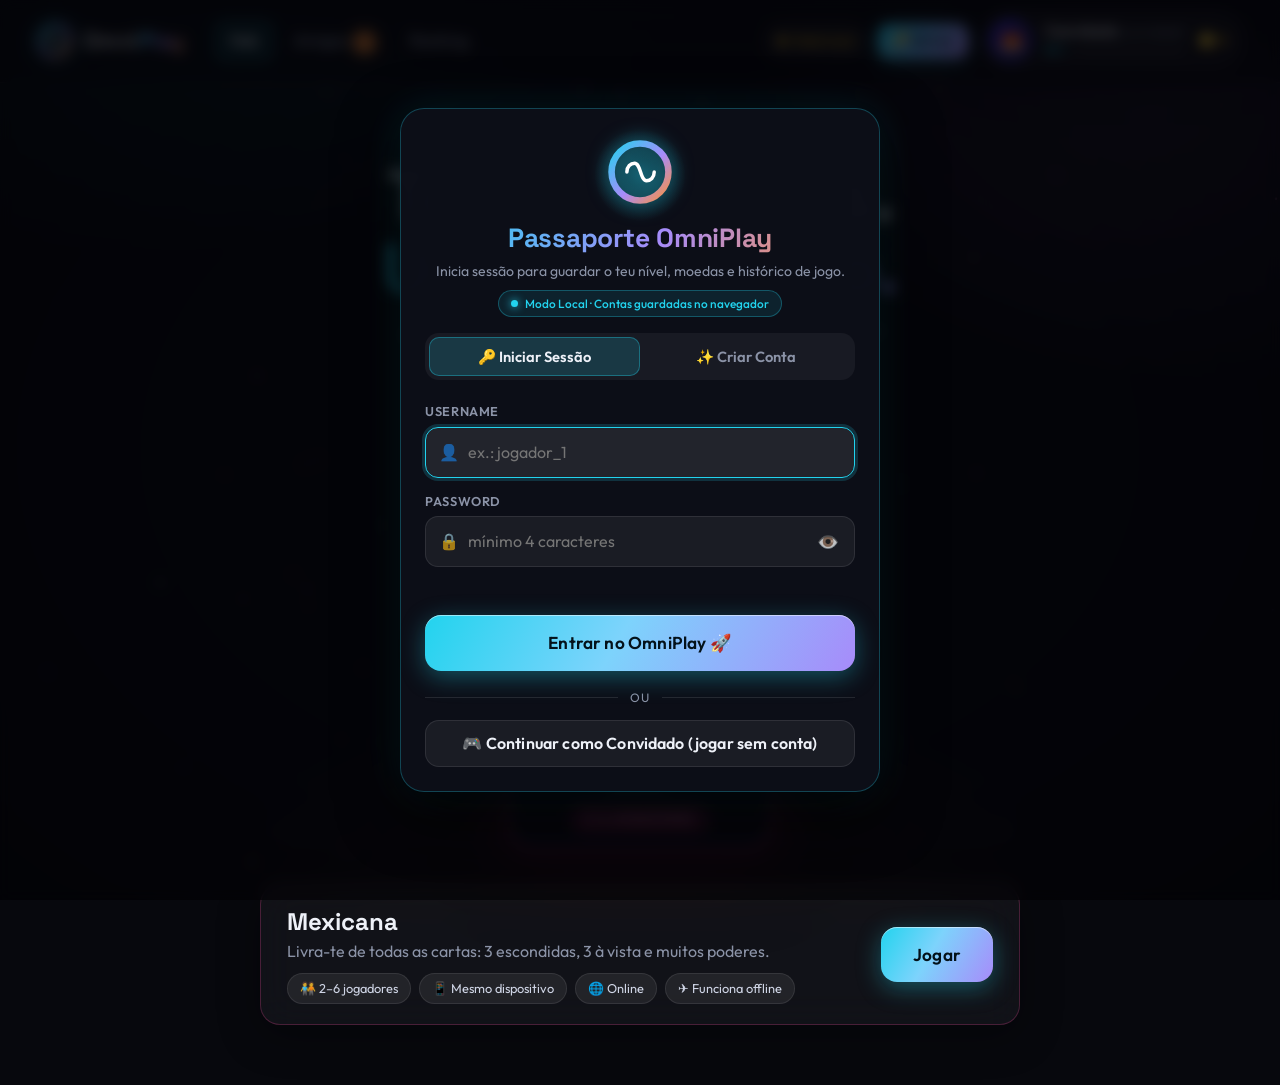
==== index.html @ 84032663 "Initial commit: Omniplay platform and games" ====
<!DOCTYPE html>
<html lang="pt-PT">
<head>
  <meta charset="UTF-8">
  <meta name="viewport" content="width=device-width, initial-scale=1, viewport-fit=cover">
  <title>OmniPlay — Todos os jogos. Um só universo.</title>
  <meta name="description" content="OmniPlay: o hub de jogos multiplayer. Joga Mexicana online com amigos ou até 6 jogadores no mesmo dispositivo, mesmo offline.">
  <meta name="theme-color" content="#07080d">
  <link rel="manifest" href="manifest.webmanifest">
  <link rel="icon" href="assets/icon.svg" type="image/svg+xml">
  <link rel="preconnect" href="https://fonts.googleapis.com">
  <link rel="preconnect" href="https://fonts.gstatic.com" crossorigin>
  <link href="https://fonts.googleapis.com/css2?family=Outfit:wght@300;400;500;600;700;800&family=Space+Grotesk:wght@500;700&display=swap" rel="stylesheet">
  <link rel="stylesheet" href="style.css">
</head>
<body>
  <canvas id="bg" aria-hidden="true"></canvas>
  <div class="vignette" aria-hidden="true"></div>

  <header class="topbar" id="topbar">
    <a class="brand" id="brand" href="#hub" aria-label="OmniPlay — Hub">
      <svg class="logo" viewBox="0 0 64 64" aria-hidden="true">
        <defs>
          <linearGradient id="lg1" x1="0" y1="0" x2="1" y2="1"><stop offset="0" stop-color="#22d3ee"/><stop offset=".55" stop-color="#a78bfa"/><stop offset="1" stop-color="#fb923c"/></linearGradient>
        </defs>
        <circle cx="32" cy="32" r="26" fill="none" stroke="url(#lg1)" stroke-width="6"/>
        <path d="M20 32c0-5 3.5-8 7-8 6 0 5 16 11 16 3.5 0 7-3 7-8" fill="none" stroke="#fff" stroke-width="3.2" stroke-linecap="round" opacity=".9"/>
      </svg>
      <span class="brand-name">Omni<b>Play</b></span>
    </a>

    <nav class="nav" id="nav" aria-label="Navegação principal">
      <button class="nav-btn" data-nav="hub" id="nav-hub">Hub</button>
      <button class="nav-btn" data-nav="friends" id="nav-friends">Amigos <span class="badge" id="friend-badge" hidden>0</span></button>
      <button class="nav-btn" data-nav="ranking" id="nav-ranking">Ranking</button>
    </nav>

    <div class="top-right">
      <span class="net-pill" id="net-pill" title="Estado da ligação"><i></i><span>Offline</span></span>
      <button class="btn btn-sm btn-neon btn-top-login" id="btn-top-login" type="button">🔑 Entrar</button>
      <button class="passport glass" id="passport" aria-label="Passaporte Omni — abrir perfil"></button>
    </div>
  </header>

  <main id="view" tabindex="-1"></main>

  <div class="portal" id="portal" aria-hidden="true"><div class="portal-ring"></div></div>
  <div id="modal-root"></div>
  <div id="toasts" aria-live="polite"></div>

  <script src="js/vendor/supabase.js"></script>
  <script src="js/config.js"></script>
  <script src="js/util.js"></script>
  <script src="js/backend.js"></script>
  <script src="js/session.js"></script>
  <!-- Jogos escondidos do menu (descomenta para os repor):
  <script src="js/games/connect4.js"></script>
  <script src="js/games/reflex.js"></script>
  -->
  <script src="js/games/mexicana.js"></script>
  <script src="js/views.js"></script>
  <script src="js/play.js"></script>
  <script src="js/app.js"></script>
</body>
</html>
---- style.css ----
/* ==========================================================================
   OmniPlay · design system
   Dark mode neutro (grafite) + acentos neon (ciano / violeta / laranja elétrico)
   ========================================================================== */
@property --r { syntax: '<length>'; inherits: true; initial-value: 150vmax; }

:root {
  --bg: #07080d;
  --bg2: #0d0f18;
  --panel: rgba(255, 255, 255, .045);
  --panel-b: rgba(255, 255, 255, .09);
  --text: #eef1f8;
  --muted: #8b93a7;
  --cyan: #22d3ee;
  --violet: #a78bfa;
  --orange: #fb923c;
  --pink: #f472b6;
  --good: #34d399;
  --bad: #fb7185;
  --warn: #fbbf24;
  --grad: linear-gradient(120deg, var(--cyan), var(--violet) 55%, var(--orange));
  --radius: 20px;
  --font: 'Outfit', system-ui, -apple-system, 'Segoe UI', sans-serif;
  --display: 'Space Grotesk', 'Outfit', system-ui, sans-serif;
}

* { box-sizing: border-box; margin: 0; padding: 0; -webkit-tap-highlight-color: transparent; }
html { color-scheme: dark; }
body {
  font-family: var(--font); color: var(--text); background: var(--bg);
  min-height: 100vh; overflow-x: hidden; line-height: 1.45;
  background-image:
    radial-gradient(900px 500px at 12% -5%, rgba(34, 211, 238, .13), transparent 60%),
    radial-gradient(800px 520px at 95% 8%, rgba(167, 139, 250, .14), transparent 60%),
    radial-gradient(900px 600px at 50% 115%, rgba(251, 146, 60, .10), transparent 60%);
  background-attachment: fixed;
}
#bg { position: fixed; inset: 0; z-index: 0; pointer-events: none; }
.vignette { position: fixed; inset: 0; z-index: 0; pointer-events: none; background: radial-gradient(ellipse at center, transparent 55%, rgba(0, 0, 0, .5)); }
button { font: inherit; color: inherit; cursor: pointer; border: 0; background: none; }
input { font: inherit; color: inherit; }
a { color: var(--cyan); cursor: pointer; text-decoration: none; }
a:hover { text-decoration: underline; }
kbd { background: rgba(255, 255, 255, .12); border-radius: 6px; padding: 1px 7px; font-size: .85em; }
.muted { color: var(--muted); }
.small { font-size: .85rem; }
code { background: rgba(255, 255, 255, .08); padding: 1px 6px; border-radius: 6px; font-size: .88em; }
:focus-visible { outline: 2px solid var(--cyan); outline-offset: 2px; }

.glass {
  background: var(--panel); border: 1px solid var(--panel-b);
  backdrop-filter: blur(18px) saturate(1.3); -webkit-backdrop-filter: blur(18px) saturate(1.3);
  border-radius: var(--radius);
  box-shadow: 0 10px 40px rgba(0, 0, 0, .35), inset 0 1px 0 rgba(255, 255, 255, .06);
}
.pad { padding: 18px; }

/* ---------- Botões ---------- */
.btn {
  position: relative; display: inline-flex; align-items: center; justify-content: center; gap: 8px;
  padding: 11px 20px; border-radius: 14px; font-weight: 600; letter-spacing: .01em;
  transition: transform .18s, box-shadow .25s, background .25s, opacity .2s;
}
.btn:disabled { opacity: .45; cursor: not-allowed; }
.btn:not(:disabled):hover { transform: translateY(-2px); }
.btn:not(:disabled):active { transform: translateY(0) scale(.98); }
.btn-neon {
  color: #04121a; background: linear-gradient(120deg, var(--cyan), #7dd3fc 45%, var(--violet));
  box-shadow: 0 6px 24px rgba(34, 211, 238, .35), inset 0 1px 0 rgba(255, 255, 255, .5);
}
.btn-neon:not(:disabled):hover { box-shadow: 0 10px 34px rgba(34, 211, 238, .55), inset 0 1px 0 rgba(255, 255, 255, .5); }
.btn-ghost { background: rgba(255, 255, 255, .06); border: 1px solid var(--panel-b); }
.btn-ghost:not(:disabled):hover { background: rgba(255, 255, 255, .12); }
.btn-ghost.danger:hover, .danger-btn { color: #fff; background: linear-gradient(120deg, #f43f5e, #fb923c); box-shadow: 0 6px 22px rgba(244, 63, 94, .35); }
.btn-sm { padding: 7px 13px; font-size: .86rem; border-radius: 11px; }
.btn-lg { padding: 15px 32px; font-size: 1.08rem; border-radius: 16px; }
.btn.loading { pointer-events: none; opacity: .7; }
.btn.loading::after { content: ''; width: 16px; height: 16px; border-radius: 50%; border: 2px solid currentColor; border-top-color: transparent; animation: spin .7s linear infinite; }

/* ---------- Topbar ---------- */
.topbar {
  position: sticky; top: 0; z-index: 50; display: flex; align-items: center; gap: 18px;
  padding: 12px clamp(14px, 3vw, 36px);
  background: linear-gradient(180deg, rgba(7, 8, 13, .88), rgba(7, 8, 13, .55)); backdrop-filter: blur(14px);
  border-bottom: 1px solid rgba(255, 255, 255, .06);
  transition: transform .4s, opacity .4s;
}
.topbar.hidden-bar { display: none; }
.brand { display: flex; align-items: center; gap: 10px; color: var(--text); text-decoration: none !important; }
.logo { width: 38px; height: 38px; filter: drop-shadow(0 0 10px rgba(34, 211, 238, .6)); animation: logoSpin 14s linear infinite; }
.logo.big { width: 70px; height: 70px; }
@keyframes logoSpin { to { transform: rotate(360deg); } }
.brand-name { font-family: var(--display); font-size: 1.35rem; font-weight: 500; letter-spacing: .02em; }
.brand-name b { font-weight: 700; background: var(--grad); -webkit-background-clip: text; background-clip: text; color: transparent; }
.nav { display: flex; gap: 4px; margin-left: 12px; }
.nav-btn { position: relative; padding: 9px 16px; border-radius: 12px; color: var(--muted); font-weight: 500; transition: .2s; }
.nav-btn:hover { color: var(--text); background: rgba(255, 255, 255, .06); }
.nav-btn.active { color: var(--text); background: rgba(34, 211, 238, .12); box-shadow: inset 0 0 0 1px rgba(34, 211, 238, .35); }
.badge { display: inline-grid; place-items: center; min-width: 19px; height: 19px; padding: 0 5px; margin-left: 4px; font-size: .72rem; font-weight: 700; color: #200; background: var(--orange); border-radius: 99px; box-shadow: 0 0 12px var(--orange); }
.top-right { margin-left: auto; display: flex; align-items: center; gap: 12px; }

.net-pill { display: inline-flex; align-items: center; gap: 7px; font-size: .78rem; padding: 6px 12px; border-radius: 99px; background: rgba(255, 255, 255, .06); border: 1px solid var(--panel-b); color: var(--muted); white-space: nowrap; }
.net-pill i { width: 8px; height: 8px; border-radius: 50%; background: var(--muted); }
.net-pill.on i { background: var(--good); box-shadow: 0 0 10px var(--good); animation: pulse 2s infinite; }
.net-pill.on { color: var(--good); }
.net-pill.off i { background: var(--bad); } .net-pill.off { color: var(--bad); }
.net-pill.local i, .net-pill.guest i { background: var(--warn); } .net-pill.local, .net-pill.guest { color: var(--warn); }
@keyframes pulse { 50% { opacity: .35; } }

/* Passaporte Omni */
.passport { display: flex; align-items: center; gap: 12px; padding: 6px 16px 6px 8px; border-radius: 99px; transition: .25s; text-align: left; }
.passport:hover { transform: translateY(-1px); border-color: rgba(34, 211, 238, .5); box-shadow: 0 0 24px rgba(34, 211, 238, .2); }
.pp-text { display: flex; flex-direction: column; gap: 3px; min-width: 96px; }
.pp-text b { font-size: .92rem; font-weight: 600; line-height: 1.1; }
.pp-text small { color: var(--muted); font-weight: 400; }
.pp-lvl { display: flex; align-items: center; gap: 8px; font-size: .72rem; color: var(--cyan); font-weight: 600; }
.pp-bar { flex: 1; height: 5px; min-width: 52px; border-radius: 9px; background: rgba(255, 255, 255, .12); overflow: hidden; }
.pp-bar i { display: block; height: 100%; background: var(--grad); border-radius: 9px; transition: width .6s; }
.pp-coins { font-size: .85rem; font-weight: 600; color: var(--warn); }

/* ---------- Avatar + molduras ---------- */
.avatar {
  --h: 190; --s: 44px; position: relative; flex: none; width: var(--s); height: var(--s);
  display: inline-grid; place-items: center; border-radius: 50%;
  background: radial-gradient(circle at 30% 25%, hsl(var(--h) 75% 45%), hsl(var(--h) 70% 18%));
  box-shadow: inset 0 0 0 2px rgba(255, 255, 255, .16);
}
.av-face { font-size: calc(var(--s) * .52); line-height: 1; filter: drop-shadow(0 2px 3px rgba(0, 0, 0, .35)); }
.avatar::before { content: ''; position: absolute; inset: calc(var(--s) * -.1); border-radius: 50%; pointer-events: none; }
.avatar.f1::before { border: 2.5px solid var(--cyan); box-shadow: 0 0 14px var(--cyan), inset 0 0 8px rgba(34, 211, 238, .5); }
.avatar.f2::before { border: 2.5px solid var(--violet); box-shadow: 0 0 16px var(--violet), inset 0 0 10px rgba(167, 139, 250, .6); animation: framePulse 1.8s ease-in-out infinite; }
.avatar.f3::before, .avatar.f4::before {
  inset: calc(var(--s) * -.13); padding: 3px;
  background: conic-gradient(from 0deg, #fb923c, #fde047, #f43f5e, #fb923c);
  -webkit-mask: linear-gradient(#000 0 0) content-box exclude, linear-gradient(#000 0 0); mask: linear-gradient(#000 0 0) content-box exclude, linear-gradient(#000 0 0);
  filter: drop-shadow(0 0 7px #fb923c); animation: spin 3.2s linear infinite;
}
.avatar.f4::before { background: conic-gradient(from 0deg, #22d3ee, #a78bfa, #f472b6, #fb923c, #fde047, #34d399, #22d3ee); filter: drop-shadow(0 0 9px #a78bfa); animation-duration: 2.2s; }
@keyframes framePulse { 50% { transform: scale(1.06); opacity: .65; } }
@keyframes spin { to { transform: rotate(360deg); } }

/* ---------- Estrutura ---------- */
main#view { position: relative; z-index: 1; min-height: calc(100vh - 66px); padding: 0 clamp(14px, 3vw, 36px) 60px; }
main#view.enter { animation: viewIn .5s cubic-bezier(.2, .8, .2, 1); }
@keyframes viewIn { from { opacity: 0; transform: translateY(14px); } }
.page { max-width: 1060px; margin: 0 auto; padding-top: 28px; }
.page-head h2 { font-family: var(--display); font-size: clamp(1.7rem, 4vw, 2.3rem); }
.sec { margin: 30px 0 14px; font-size: 1.05rem; font-weight: 600; letter-spacing: .04em; text-transform: uppercase; color: var(--muted); display: flex; gap: 8px; align-items: baseline; }
.sec small { color: var(--cyan); }
.stale { display: inline-block; margin: 10px 0; font-size: .8rem; padding: 4px 12px; border-radius: 99px; background: rgba(251, 191, 36, .12); color: var(--warn); }
.empty { text-align: center; padding: 44px 20px; display: grid; gap: 8px; justify-items: center; }
.empty-ic { font-size: 3rem; filter: drop-shadow(0 0 20px rgba(167, 139, 250, .6)); }
.empty p { color: var(--muted); max-width: 420px; margin-bottom: 8px; }
.loader { display: flex; gap: 7px; justify-content: center; padding: 30px; }
.loader i { width: 10px; height: 10px; border-radius: 50%; background: var(--cyan); animation: bounce 1s infinite; }
.loader i:nth-child(2) { animation-delay: .15s; background: var(--violet); } .loader i:nth-child(3) { animation-delay: .3s; background: var(--orange); }
@keyframes bounce { 0%, 80%, 100% { transform: scale(.5); opacity: .4; } 40% { transform: scale(1.1); opacity: 1; } }

/* ---------- Transição de portal (anel "O") ---------- */
.portal { position: fixed; inset: 0; z-index: 300; pointer-events: none; display: none; place-items: center; }
.portal.in, .portal.out { display: grid; pointer-events: all; }
.portal::before { content: ''; position: absolute; inset: 0; background: var(--bg);
  -webkit-mask: radial-gradient(circle at 50% 50%, transparent var(--r), #000 calc(var(--r) + 2px)); mask: radial-gradient(circle at 50% 50%, transparent var(--r), #000 calc(var(--r) + 2px)); }
.portal-ring { width: calc(var(--r) * 2); height: calc(var(--r) * 2); border-radius: 50%; border: 4px solid var(--cyan);
  box-shadow: 0 0 40px var(--cyan), 0 0 90px rgba(167, 139, 250, .7), inset 0 0 50px rgba(167, 139, 250, .6); }
.portal.in { animation: irisIn .52s cubic-bezier(.7, 0, .3, 1) forwards; }
.portal.out { animation: irisOut .62s cubic-bezier(.7, 0, .3, 1) forwards; }
@keyframes irisIn { from { --r: 150vmax; } to { --r: 0px; } }
@keyframes irisOut { from { --r: 0px; } to { --r: 150vmax; } }

/* ---------- Modais ---------- */
#modal-root { position: relative; z-index: 150; }
.modal-back { position: fixed; inset: 0; z-index: 150; display: grid; place-items: center; padding: 16px; overflow-y: auto; background: rgba(3, 4, 8, .72); backdrop-filter: blur(7px); opacity: 0; transition: opacity .25s; }
.modal-back.in { opacity: 1; }
.modal { width: min(460px, 100%); padding: 28px; margin: auto; background: rgba(16, 18, 28, .88); transform: translateY(18px) scale(.97); transition: transform .3s cubic-bezier(.2, .9, .3, 1.2); }
.modal-back.in .modal { transform: none; }
.modal-wide { width: min(760px, 100%); }
.modal h2 { font-family: var(--display); font-size: 1.5rem; margin-bottom: 4px; }
.edit-actions { display: flex; gap: 10px; justify-content: flex-end; align-items: center; flex-wrap: wrap; margin-top: 22px; }
.confirm p { margin-top: 6px; }

/* ---------- Toasts ---------- */
#toasts { position: fixed; z-index: 400; right: 18px; bottom: 18px; display: grid; gap: 10px; max-width: min(420px, calc(100vw - 36px)); }
.toast { display: flex; gap: 12px; align-items: center; padding: 13px 16px; border-radius: 16px; background: rgba(20, 22, 34, .95); border: 1px solid var(--panel-b); box-shadow: 0 14px 40px rgba(0, 0, 0, .5); transform: translateX(30px); opacity: 0; transition: .3s; border-left: 3px solid var(--cyan); }
.toast.in { transform: none; opacity: 1; }
.toast.good { border-left-color: var(--good); } .toast.bad { border-left-color: var(--bad); } .toast.warn { border-left-color: var(--warn); }
.toast-msg { flex: 1; font-size: .93rem; }

/* ---------- Formulários ---------- */
.field { display: grid; gap: 6px; margin-bottom: 14px; }
.field > span { font-size: .8rem; font-weight: 600; letter-spacing: .05em; text-transform: uppercase; color: var(--muted); }
.field input { width: 100%; padding: 13px 15px; border-radius: 13px; background: rgba(255, 255, 255, .06); border: 1px solid var(--panel-b); outline: none; transition: .2s; }
.field input:focus { border-color: var(--cyan); box-shadow: 0 0 0 3px rgba(34, 211, 238, .18); background: rgba(255, 255, 255, .09); }
.form-err { min-height: 20px; margin-bottom: 8px; color: var(--bad); font-size: .9rem; }
.notice { padding: 10px 14px; border-radius: 12px; font-size: .86rem; margin-bottom: 14px; background: rgba(251, 191, 36, .1); border: 1px solid rgba(251, 191, 36, .3); color: #fde68a; }
/* ---------- Modal de Autenticação / Login ---------- */
.modal-auth {
  width: min(480px, 94vw);
  padding: 28px 24px 24px;
  background: rgba(13, 15, 24, 0.96);
  border: 1px solid rgba(34, 211, 238, 0.28);
  border-radius: 24px;
  box-shadow: 0 20px 60px rgba(0, 0, 0, 0.8), 0 0 40px rgba(34, 211, 238, 0.12);
}
.auth { display: grid; gap: 4px; }
.auth-head { text-align: center; margin-bottom: 12px; }
.auth-logo-aura { position: relative; display: inline-block; margin-bottom: 6px; }
.auth-logo-aura::after {
  content: ''; position: absolute; inset: -10px; border-radius: 50%;
  background: radial-gradient(circle, rgba(34, 211, 238, 0.35), transparent 70%);
  z-index: -1; animation: pulse 3s infinite;
}
.auth-head h2 {
  font-family: var(--display); font-size: 1.65rem; letter-spacing: -0.01em;
  background: var(--grad); -webkit-background-clip: text; background-clip: text; color: transparent;
}
.auth-subtitle { color: var(--muted); font-size: 0.88rem; margin-top: 4px; }
.auth-mode-pill {
  display: inline-flex; align-items: center; gap: 7px; font-size: 0.74rem;
  padding: 4px 12px; border-radius: 99px; margin-top: 8px; font-weight: 500; border: 1px solid var(--panel-b);
}
.auth-mode-pill.on { background: rgba(52, 211, 153, 0.12); border-color: rgba(52, 211, 153, 0.35); color: var(--good); }
.auth-mode-pill.local { background: rgba(34, 211, 238, 0.1); border-color: rgba(34, 211, 238, 0.3); color: var(--cyan); }
.auth-dot {
  width: 7px; height: 7px; border-radius: 50%; background: currentColor;
  box-shadow: 0 0 8px currentColor; animation: pulse 2s infinite;
}

/* Contas guardadas */
.auth-saved-box { margin-bottom: 12px; padding: 8px 12px; border-radius: 14px; background: rgba(255, 255, 255, 0.035); border: 1px solid var(--panel-b); }
.auth-saved-label { display: block; font-size: 0.75rem; color: var(--muted); margin-bottom: 6px; }
.auth-saved-list { display: flex; gap: 6px; flex-wrap: wrap; }
.auth-acc-chip {
  display: inline-flex; align-items: center; gap: 6px; padding: 4px 10px; border-radius: 99px;
  background: rgba(255, 255, 255, 0.07); border: 1px solid rgba(255, 255, 255, 0.12);
  font-size: 0.82rem; color: var(--text); transition: 0.18s; cursor: pointer;
}
.auth-acc-chip:hover { background: rgba(34, 211, 238, 0.18); border-color: var(--cyan); transform: translateY(-1px); }
.acc-chip-av { font-size: 0.95rem; }

/* Tabs */
.auth-tabs { margin-bottom: 16px; }
.auth-tabs .tab { display: flex; align-items: center; justify-content: center; gap: 6px; font-size: 0.92rem; }
.tabs { display: flex; padding: 4px; margin-bottom: 18px; border-radius: 14px; background: rgba(255, 255, 255, .05); }
.tab { flex: 1; padding: 9px; border-radius: 10px; color: var(--muted); font-weight: 600; transition: .2s; }
.tab.active { background: rgba(34, 211, 238, .16); color: var(--text); box-shadow: inset 0 0 0 1px rgba(34, 211, 238, .35); }

/* Input Wrappers & Password Eye */
.field-wrap { position: relative; display: flex; align-items: center; width: 100%; }
.field-ic { position: absolute; left: 14px; font-size: 1rem; pointer-events: none; opacity: 0.7; z-index: 1; }
.field-wrap input { padding-left: 42px !important; }
.field-pass-wrap input { padding-right: 44px !important; }
.btn-eye {
  position: absolute; right: 10px; background: none; border: 0; cursor: pointer;
  font-size: 1.1rem; padding: 4px 6px; border-radius: 8px; opacity: 0.75;
  transition: opacity 0.2s, transform 0.15s; z-index: 2;
}
.btn-eye:hover { opacity: 1; transform: scale(1.1); }

/* Avatar Preview Card */
.auth-preview-card {
  display: flex; align-items: center; gap: 16px; padding: 10px 14px; border-radius: 16px;
  background: rgba(255, 255, 255, 0.04); border: 1px solid var(--panel-b); margin-bottom: 12px;
}
.auth-preview-details { display: flex; flex-direction: column; gap: 3px; }
.auth-preview-details b { font-size: 1.05rem; color: var(--text); }

.av-pick { display: grid; grid-template-columns: repeat(10, 1fr); gap: 6px; }
.av-opt { aspect-ratio: 1; font-size: 1.15rem; border-radius: 11px; background: rgba(255, 255, 255, .05); border: 1px solid transparent; transition: .15s; }
.av-opt:hover { background: rgba(255, 255, 255, .12); transform: scale(1.1); }
.av-opt.sel { border-color: var(--cyan); background: rgba(34, 211, 238, .18); box-shadow: 0 0 14px rgba(34, 211, 238, .4); }

.auth-submit-btn { width: 100%; margin-top: 6px; }
.auth-divider { display: flex; align-items: center; margin: 14px 0 10px; text-align: center; }
.auth-divider::before, .auth-divider::after { content: ''; flex: 1; border-bottom: 1px solid rgba(255, 255, 255, 0.1); }
.auth-divider span { padding: 0 12px; font-size: 0.76rem; color: var(--muted); text-transform: uppercase; letter-spacing: 0.08em; }
.auth-guest-btn { width: 100%; }

.btn-top-login {
  background: linear-gradient(120deg, var(--cyan), var(--violet));
  color: #04121a; box-shadow: 0 4px 18px rgba(34, 211, 238, 0.35); font-weight: 700;
  font-size: 0.84rem; padding: 7px 14px;
}
.btn-top-login:hover { box-shadow: 0 6px 24px rgba(34, 211, 238, 0.55); }

/* Mexicana User Pill */
.mx-user-pill {
  display: inline-flex; align-items: center; gap: 8px; padding: 4px 12px 4px 6px;
  border-radius: 99px; font-size: 0.85rem; font-weight: 600; border: 1px solid var(--panel-b);
}
.mx-user-name { max-width: 120px; overflow: hidden; text-overflow: ellipsis; white-space: nowrap; }
.hue-range { -webkit-appearance: none; appearance: none; height: 10px !important; padding: 0 !important; border-radius: 99px !important; background: linear-gradient(90deg, hsl(0 80% 55%), hsl(60 80% 55%), hsl(120 80% 50%), hsl(180 80% 50%), hsl(240 80% 60%), hsl(300 80% 55%), hsl(360 80% 55%)) !important; }
.hue-range::-webkit-slider-thumb { -webkit-appearance: none; width: 22px; height: 22px; border-radius: 50%; background: #fff; box-shadow: 0 0 10px rgba(0, 0, 0, .6); }
.pills { display: flex; gap: 8px; }
.pill { width: 52px; height: 46px; border-radius: 13px; font-weight: 700; font-size: 1.1rem; background: rgba(255, 255, 255, .06); border: 1px solid var(--panel-b); transition: .2s; }
.pill:hover { background: rgba(255, 255, 255, .12); }
.pill.on { background: rgba(34, 211, 238, .18); border-color: var(--cyan); box-shadow: 0 0 18px rgba(34, 211, 238, .35); color: var(--cyan); }

.chips { display: flex; flex-wrap: wrap; gap: 8px; margin-top: 10px; }
.chip { font-size: .8rem; padding: 5px 12px; border-radius: 99px; background: rgba(255, 255, 255, .07); border: 1px solid var(--panel-b); color: #cfd5e5; }
.chip.good { color: var(--good); background: rgba(52, 211, 153, .1); border-color: rgba(52, 211, 153, .35); }

/* ==========================================================================
   HUB
   ========================================================================== */
.hub { max-width: 1200px; margin: 0 auto; }
.hero { text-align: center; padding: clamp(24px, 5vh, 56px) 0 8px; display: grid; justify-items: center; gap: 14px; }
.eyebrow { font-size: .78rem; font-weight: 700; letter-spacing: .28em; text-transform: uppercase; color: var(--cyan); }
.hero h1 { font-family: var(--display); font-size: clamp(2.2rem, 6.5vw, 4.4rem); line-height: 1.04; letter-spacing: -.02em; }
.grad { background: var(--grad); -webkit-background-clip: text; background-clip: text; color: transparent; background-size: 200% 100%; animation: gradMove 6s linear infinite; }
@keyframes gradMove { to { background-position: -200% 0; } }
.lead { color: var(--muted); max-width: 520px; font-size: 1.05rem; }
.btn-roulette {
  margin-top: 8px; padding: 14px 30px; border-radius: 99px; font-size: 1.1rem; font-weight: 700; color: #fff;
  background: linear-gradient(120deg, #f97316, #ec4899 55%, #8b5cf6); box-shadow: 0 8px 34px rgba(236, 72, 153, .45);
}
.btn-roulette:hover { box-shadow: 0 12px 46px rgba(236, 72, 153, .7); }
.btn-roulette .dice { display: inline-block; font-size: 1.5rem; animation: wiggle 2.4s ease-in-out infinite; }
@keyframes wiggle { 0%, 70%, 100% { transform: rotate(0); } 78% { transform: rotate(-22deg) scale(1.15); } 88% { transform: rotate(18deg) scale(1.15); } }

.carousel { position: relative; height: 390px; margin-top: 18px; perspective: 1300px; user-select: none; touch-action: pan-y; outline: none; }
.portal-card {
  position: absolute; left: 50%; top: 10px; width: 262px; height: 360px; padding: 22px 20px; border-radius: 26px; text-align: center;
  display: flex; flex-direction: column; align-items: center; gap: 8px; cursor: pointer; overflow: hidden;
  background: linear-gradient(165deg, hsl(var(--hue) 70% 20% / .95), #0b0d16 70%);
  border: 1px solid hsl(var(--hue) 80% 60% / .3);
  box-shadow: 0 24px 60px rgba(0, 0, 0, .55);
  transition: transform .65s cubic-bezier(.2, .85, .2, 1), opacity .5s, box-shadow .4s, border-color .4s;
}
.portal-card.active { border-color: hsl(var(--hue) 90% 62% / .85); box-shadow: 0 24px 70px rgba(0, 0, 0, .6), 0 0 60px hsl(var(--hue) 90% 55% / .35); }
.portal-card::after { content: ''; position: absolute; inset: 0; background: radial-gradient(circle at 50% 28%, hsl(var(--hue) 90% 60% / .22), transparent 55%); pointer-events: none; }
.pc-rings { position: relative; width: 150px; height: 150px; margin-top: 8px; flex: none; display: grid; place-items: center; }
.pc-rings i { position: absolute; border-radius: 50%; border: 2px dashed hsl(var(--hue) 90% 65% / .6); animation: spin 9s linear infinite; }
.pc-rings i:nth-child(1) { inset: 0; } .pc-rings i:nth-child(2) { inset: 14px; border-style: solid; border-color: hsl(var(--hue) 90% 65% / .35); animation-direction: reverse; animation-duration: 6s; }
.pc-rings i:nth-child(3) { inset: 30px; border-width: 3px; border-color: hsl(var(--hue) 90% 70%) transparent; animation-duration: 3.5s; box-shadow: 0 0 24px hsl(var(--hue) 90% 60% / .5); }
.pc-icon { position: absolute; top: 40px; left: 50%; font-size: 64px; transform: translateX(-50%); z-index: 1; animation: floaty 3.5s ease-in-out infinite; filter: drop-shadow(0 6px 14px rgba(0, 0, 0, .5)); }
@keyframes floaty { 50% { transform: translateX(-50%) translateY(-8px); } }
.portal-card h3 { font-family: var(--display); font-size: 1.45rem; margin-top: 12px; z-index: 1; }
.portal-card p { color: #b6bdd0; font-size: .9rem; z-index: 1; }
.pc-tag { margin-top: auto; z-index: 1; font-size: .75rem; font-weight: 700; letter-spacing: .08em; text-transform: uppercase; padding: 5px 14px; border-radius: 99px; background: hsl(var(--hue) 80% 50% / .22); color: hsl(var(--hue) 100% 78%); border: 1px solid hsl(var(--hue) 80% 60% / .4); }
.portal-card.soon { filter: saturate(.55); }
.portal-card.soon .pc-tag { background: rgba(255, 255, 255, .08); color: var(--muted); border-color: var(--panel-b); }
.car-arrow { position: absolute; z-index: 30; top: 42%; width: 48px; height: 48px; border-radius: 50%; font-size: 1.8rem; line-height: 1; background: rgba(255, 255, 255, .08); border: 1px solid var(--panel-b); backdrop-filter: blur(8px); transition: .2s; }
.car-arrow:hover { background: rgba(34, 211, 238, .2); border-color: var(--cyan); transform: scale(1.1); }
.car-arrow.left { left: 0; } .car-arrow.right { right: 0; }
.dots { display: flex; gap: 8px; justify-content: center; margin-top: 16px; }
.dots i { width: 8px; height: 8px; border-radius: 99px; background: rgba(255, 255, 255, .2); cursor: pointer; transition: .3s; }
.dots i.on { width: 26px; background: var(--grad); }
.dots:has(i:only-child) { display: none; }
.carousel:has(.portal-card:only-of-type) .car-arrow { display: none; }
.game-info { max-width: 760px; margin: 14px auto 0; padding: 20px 26px; display: flex; align-items: center; justify-content: space-between; gap: 20px; flex-wrap: wrap; border-color: hsl(var(--hue) 80% 60% / .25); transition: border-color .4s; }
.gi-main h2 { font-family: var(--display); font-size: 1.5rem; }
.gi-main p { color: var(--muted); }

/* ==========================================================================
   Amigos / listas / perfil
   ========================================================================== */
.add-box { padding: 20px; margin-top: 18px; }
.add-box .field { margin-bottom: 0; }
.search-results { display: grid; gap: 8px; margin-top: 10px; }
.user-row { display: flex; align-items: center; gap: 12px; padding: 10px 14px; border-radius: 16px; background: rgba(255, 255, 255, .04); margin-bottom: 8px; }
.user-row .ur-main { flex: 1; display: grid; min-width: 0; cursor: pointer; }
.ur-main b { overflow: hidden; text-overflow: ellipsis; white-space: nowrap; }
.ur-main small, .fc-name small { color: var(--muted); font-size: .8rem; }
.friend-grid { display: grid; grid-template-columns: repeat(auto-fill, minmax(310px, 1fr)); gap: 16px; }
.friend-card { padding: 18px; display: grid; gap: 14px; transition: transform .25s, border-color .25s; }
.friend-card:hover { transform: translateY(-3px); border-color: rgba(34, 211, 238, .35); }
.fc-top { display: flex; align-items: center; gap: 14px; }
.fc-name { flex: 1; display: grid; cursor: pointer; } .fc-name b { font-size: 1.1rem; }
.dot { width: 11px; height: 11px; border-radius: 50%; background: #3a4052; }
.dot.on { background: var(--good); box-shadow: 0 0 12px var(--good); }
.fc-h2h { padding: 12px; border-radius: 14px; background: rgba(0, 0, 0, .25); display: grid; gap: 8px; }
.fc-h2h-head { display: flex; justify-content: space-between; align-items: center; font-size: .78rem; font-weight: 600; text-transform: uppercase; letter-spacing: .05em; color: var(--muted); }
.h2h-row { display: flex; justify-content: space-between; align-items: center; padding: 8px 12px; border-radius: 11px; background: hsl(var(--hue) 60% 40% / .12); border: 1px solid hsl(var(--hue) 70% 60% / .18); font-weight: 500; }
.vs { display: inline-flex; align-items: baseline; gap: 7px; font-family: var(--display); font-size: 1.25rem; }
.vs b.w { color: var(--good); } .vs b.l { color: var(--bad); } .vs i { font-style: normal; color: var(--muted); font-size: .9rem; }
.vs small { font-family: var(--font); color: var(--muted); font-size: .7rem; margin-left: 2px; }
.fc-actions { display: flex; gap: 8px; }

.profile-head { display: flex; gap: 28px; padding: 30px; margin-top: 8px; align-items: center; flex-wrap: wrap; }
.ph-avatar { padding: 10px; }
.ph-main { flex: 1; min-width: 260px; }
.ph-main h2 { font-family: var(--display); font-size: 2rem; } .ph-main h2 small { font-size: .9rem; color: var(--warn); font-family: var(--font); }
.bio { margin-top: 6px; color: #cfd5e5; }
.xp-line { display: flex; align-items: center; gap: 12px; margin-top: 14px; font-size: .9rem; }
.xp-line b { color: var(--cyan); white-space: nowrap; } .xp-line span { color: var(--muted); font-size: .8rem; white-space: nowrap; }
.xp-bar { flex: 1; height: 10px; border-radius: 99px; background: rgba(255, 255, 255, .1); overflow: hidden; }
.xp-bar i { display: block; height: 100%; background: var(--grad); border-radius: 99px; box-shadow: 0 0 14px rgba(34, 211, 238, .6); }
.ph-actions { display: flex; flex-wrap: wrap; gap: 10px; margin-top: 16px; align-items: center; }
.cols { display: grid; grid-template-columns: minmax(0, 1fr) 280px; gap: 26px; align-items: start; }
.stat-grid { display: grid; grid-template-columns: repeat(auto-fill, minmax(220px, 1fr)); gap: 14px; }
.stat-card { padding: 16px; display: grid; gap: 8px; border-color: hsl(var(--hue) 70% 60% / .25); }
.sc-head { display: flex; align-items: center; gap: 10px; font-size: 1.05rem; } .sc-head span { font-size: 1.5rem; }
.wr { height: 6px; border-radius: 9px; background: rgba(251, 113, 133, .35); overflow: hidden; } .wr i { display: block; height: 100%; background: var(--good); }
.hist { display: grid; gap: 8px; }
.hist-row { display: flex; align-items: center; gap: 14px; padding: 12px 16px; border-radius: 16px; background: rgba(255, 255, 255, .04); border-left: 3px solid var(--muted); }
.hist-row.win { border-left-color: var(--good); } .hist-row.loss { border-left-color: var(--bad); } .hist-row.draw { border-left-color: var(--warn); }
.hr-ic { font-size: 1.7rem; } .hr-main { flex: 1; display: grid; min-width: 0; } .hr-main small, .hr-side small { color: var(--muted); font-size: .78rem; }
.hr-side { display: grid; justify-items: end; gap: 3px; }
.badge-res, .rr-badge { font-size: .72rem; font-weight: 700; letter-spacing: .06em; text-transform: uppercase; padding: 3px 11px; border-radius: 99px; }
.badge-res.win, .rr-badge.win { background: rgba(52, 211, 153, .15); color: var(--good); }
.badge-res.loss, .rr-badge.loss { background: rgba(251, 113, 133, .15); color: var(--bad); }
.badge-res.draw, .rr-badge.draw { background: rgba(251, 191, 36, .15); color: var(--warn); }
.frames { display: grid; gap: 14px; }
.frame-item { display: flex; align-items: center; gap: 16px; } .frame-item small { display: block; color: var(--muted); }
.frame-item.locked { opacity: .4; filter: grayscale(.8); }
.rank-list { display: grid; gap: 10px; margin-top: 12px; }
.rank-row { display: flex; align-items: center; gap: 14px; padding: 10px 18px; cursor: pointer; transition: .2s; }
.rank-row:hover { transform: translateX(5px); border-color: rgba(34, 211, 238, .4); }
.rank-row.me { border-color: var(--cyan); box-shadow: 0 0 24px rgba(34, 211, 238, .2); }
.rank-row.r1 { background: linear-gradient(90deg, rgba(251, 191, 36, .15), var(--panel)); }
.rk-pos { width: 34px; font-size: 1.4rem; font-weight: 700; text-align: center; }
.rank-row .ur-main { flex: 1; display: grid; }
.rk-lvl { color: var(--cyan); font-weight: 600; } .rk-xp { min-width: 80px; text-align: right; color: var(--muted); }

/* ==========================================================================
   Setup / roleta / lobby
   ========================================================================== */
.setup-head { display: flex; align-items: center; gap: 16px; margin-bottom: 22px; }
.setup-ic { font-size: 2.6rem; width: 70px; height: 70px; display: grid; place-items: center; border-radius: 20px; background: hsl(var(--hue) 70% 30% / .5); border: 1px solid hsl(var(--hue) 80% 60% / .5); box-shadow: 0 0 30px hsl(var(--hue) 90% 55% / .3); }
.mode-grid { display: grid; grid-template-columns: repeat(auto-fit, minmax(190px, 1fr)); gap: 14px; }
.mode-card { display: grid; gap: 6px; align-content: start; justify-items: start; text-align: left; padding: 18px; border-radius: 18px; background: rgba(255, 255, 255, .05); border: 1px solid var(--panel-b); transition: .25s; }
.mode-card:hover { transform: translateY(-4px); border-color: hsl(var(--hue) 90% 60% / .7); background: hsl(var(--hue) 60% 30% / .2); box-shadow: 0 12px 34px hsl(var(--hue) 80% 50% / .2); }
.mode-card[data-off], .mode-card.off { opacity: .55; }
.mc-ic { font-size: 1.9rem; } .mode-card small { color: var(--muted); }
.mode-card.join:hover { transform: none; }
.join-row { display: flex; gap: 8px; width: 100%; margin-top: 4px; }
.join-row input { flex: 1; min-width: 0; padding: 9px 10px; border-radius: 11px; background: rgba(0, 0, 0, .35); border: 1px solid var(--panel-b); text-align: center; letter-spacing: .3em; font-weight: 700; outline: none; }
.join-row input:focus { border-color: var(--cyan); }
.name-list { display: grid; gap: 10px; }
.name-row { display: flex; align-items: center; gap: 12px; padding: 4px 6px 4px 14px; border-radius: 14px; background: rgba(255, 255, 255, .05); border: 1px solid color-mix(in srgb, var(--c) 45%, transparent); }
.name-row i { width: 14px; height: 14px; border-radius: 50%; background: var(--c); box-shadow: 0 0 12px var(--c); flex: none; }
.name-row input { flex: 1; padding: 11px 6px; background: none; border: 0; outline: none; }

.modal-roulette { text-align: center; width: min(400px, 100%); padding: 40px 28px; overflow: hidden; }
.roulette { display: grid; justify-items: center; gap: 22px; }
.rl-wheel { position: relative; width: 190px; height: 190px; }
.rl-ring { position: absolute; inset: 0; border-radius: 50%; }
.rl-ring i { position: absolute; inset: 0; border-radius: 50%; border: 5px solid transparent; border-top-color: var(--cyan); border-right-color: var(--violet); animation: spin .9s linear infinite; box-shadow: 0 0 36px rgba(34, 211, 238, .4); }
.rl-ring i + i { inset: 16px; border-top-color: var(--orange); border-right-color: var(--pink); animation-direction: reverse; animation-duration: 1.3s; }
.rl-ring.burst i { animation-duration: .25s; box-shadow: 0 0 80px var(--cyan), 0 0 140px var(--violet); }
.rl-face { position: absolute; inset: 0; display: grid; justify-items: center; align-content: center; gap: 4px; z-index: 1; }
.rl-ic { font-size: 58px; } .rl-ic.flip { animation: flip .16s ease-out; }
@keyframes flip { from { transform: translateY(-14px) scale(.7); opacity: .3; } }
.rl-name { font-family: var(--display); font-weight: 700; font-size: 1.05rem; max-width: 150px; line-height: 1.15; }
.rl-name.final { background: var(--grad); -webkit-background-clip: text; background-clip: text; color: transparent; animation: pop .5s; }
@keyframes pop { 50% { transform: scale(1.25); } }

.lobby { max-width: 1100px; }
.lobby-grid { display: grid; grid-template-columns: 300px 1fr; gap: 20px; }
.lobby-code { padding: 24px; text-align: center; display: grid; gap: 10px; align-content: start; border-color: hsl(var(--hue) 80% 60% / .3); }
.lc-game { display: flex; justify-content: center; align-items: center; gap: 10px; font-size: 1.25rem; font-family: var(--display); } .lc-game span { font-size: 2rem; }
.code-big { display: flex; justify-content: center; gap: 8px; padding: 10px; border-radius: 18px; transition: .2s; }
.code-big:hover { transform: scale(1.04); }
.code-big i { font-style: normal; font-family: var(--display); font-weight: 700; font-size: 2.6rem; width: 56px; height: 72px; display: grid; place-items: center; border-radius: 14px; background: rgba(0, 0, 0, .4); border: 1px solid hsl(var(--hue) 80% 60% / .5); color: hsl(var(--hue) 100% 75%); text-shadow: 0 0 18px hsl(var(--hue) 100% 60%); }
.lobby-players { padding: 22px; }
.lobby-players h3, .lobby-invite h3 { font-size: 1.05rem; margin-bottom: 14px; } .lobby-players h3 small { color: var(--cyan); }
.members { display: grid; grid-template-columns: repeat(auto-fit, minmax(240px, 1fr)); gap: 12px; }
.member { display: flex; align-items: center; gap: 14px; padding: 12px 14px; border-radius: 16px; background: rgba(255, 255, 255, .05); border: 1px solid var(--panel-b); animation: viewIn .4s; }
.member div { display: grid; } .member small { color: var(--muted); }
.member.me { border-color: rgba(34, 211, 238, .5); } .member.host { background: rgba(251, 191, 36, .06); }
.member.empty { border-style: dashed; opacity: .55; animation: none; }
.slot { width: 46px; height: 46px; display: grid; place-items: center; border-radius: 50%; border: 2px dashed var(--muted); color: var(--muted); font-size: 1.4rem; }
.lobby-actions { display: flex; gap: 12px; margin-top: 22px; align-items: center; flex-wrap: wrap; }
.lobby-invite { grid-column: 1 / -1; padding: 22px; }
.waiting { display: flex; align-items: center; gap: 8px; color: var(--muted); }
.waiting i { width: 8px; height: 8px; border-radius: 50%; background: var(--cyan); animation: bounce 1s infinite; } .waiting i:nth-child(2) { animation-delay: .15s; } .waiting i:nth-child(3) { animation-delay: .3s; } .waiting span { margin-left: 6px; }

/* ==========================================================================
   Ecrã de jogo
   ========================================================================== */
.game-screen { max-width: 980px; margin: 0 auto; padding-top: 16px; display: grid; gap: 14px; }
.gs-bar { display: flex; align-items: center; gap: 14px; }
.gs-bar h2 { flex: 1; font-family: var(--display); font-size: 1.35rem; display: flex; align-items: center; gap: 10px; }
.room-chip { font-size: .8rem; padding: 6px 14px; border-radius: 99px; background: hsl(var(--hue) 70% 40% / .25); border: 1px solid hsl(var(--hue) 80% 60% / .4); color: hsl(var(--hue) 100% 80%); font-weight: 600; letter-spacing: .06em; }
.gs-players { display: flex; gap: 10px; flex-wrap: wrap; justify-content: center; }
.gp { display: flex; align-items: center; gap: 10px; padding: 8px 18px 8px 10px; border-radius: 99px; background: rgba(255, 255, 255, .05); border: 2px solid transparent; transition: .3s; }
.gp div { display: grid; line-height: 1.15; } .gp small { color: var(--muted); font-size: .76rem; }
.gp.me { border-color: color-mix(in srgb, var(--c) 40%, transparent); }
.gp.turn { border-color: var(--c); background: color-mix(in srgb, var(--c) 18%, transparent); box-shadow: 0 0 26px color-mix(in srgb, var(--c) 45%, transparent); transform: scale(1.06); }
.gs-area { padding: clamp(14px, 3vw, 30px); min-height: 360px; display: grid; place-items: center; border-color: hsl(var(--hue) 70% 60% / .22); }
.hint { text-align: center; color: var(--muted); font-size: .85rem; margin-top: 10px; }

/* Quatro em Linha */
.c4-wrap { display: grid; justify-items: center; gap: 14px; width: 100%; }
.c4-status { font-size: 1.25rem; font-family: var(--display); min-height: 32px; }
.c4-board { --cell: clamp(32px, 8vw, 62px); display: grid; grid-template-columns: repeat(var(--cols), var(--cell)); gap: 7px; padding: 14px; border-radius: 24px; background: linear-gradient(160deg, #1b2a5c, #141b3d); box-shadow: 0 20px 50px rgba(0, 0, 0, .5), inset 0 0 0 2px rgba(255, 255, 255, .08), 0 0 50px rgba(34, 211, 238, .12); }
.c4-col { display: grid; gap: 7px; border-radius: calc(var(--cell) / 2); padding: 0; transition: background .2s; }
.c4-col:not(:disabled):hover { background: rgba(255, 255, 255, .1); } .c4-col:disabled { cursor: default; }
.c4-cell { width: var(--cell); height: var(--cell); border-radius: 50%; display: grid; place-items: center; background: #05070f; box-shadow: inset 0 4px 10px rgba(0, 0, 0, .8); }
.c4-cell i { width: 84%; height: 84%; border-radius: 50%; opacity: 0; }
.c4-cell i.on { opacity: 1; }
.c4-cell i.drop { animation: fall .55s cubic-bezier(.45, 0, .85, .45) both; }
@keyframes fall { from { transform: translateY(calc(var(--fall) * -1 * (var(--cell) + 7px) - 30px)); } 60% { transform: translateY(0); } 78% { transform: translateY(-9%); } 100% { transform: translateY(0); } }
.c4-cell.win i { animation: winPulse .6s ease-in-out infinite alternate; }
@keyframes winPulse { to { transform: scale(1.14); filter: brightness(1.5); } }

/* Corrida de Reflexos */
.rx-wrap { width: 100%; display: grid; gap: 16px; }
.rx-round { text-align: center; color: var(--muted); font-weight: 600; letter-spacing: .12em; text-transform: uppercase; font-size: .85rem; }
.rx-stage { height: clamp(210px, 38vh, 330px); border-radius: 26px; display: grid; place-items: center; align-content: center; text-align: center; gap: 6px; transition: background .08s, box-shadow .3s; user-select: none; }
.rx-stage[data-phase=wait] { background: linear-gradient(160deg, #7f1d1d, #3b0b12); box-shadow: 0 0 60px rgba(244, 63, 94, .3); }
.rx-stage[data-phase=go] { background: linear-gradient(160deg, #16a34a, #4ade80); box-shadow: 0 0 90px rgba(74, 222, 128, .7); color: #04210f; animation: goPop .2s ease-out; }
.rx-stage[data-phase=result] { background: linear-gradient(160deg, #312e81, #1e1b4b); box-shadow: 0 0 60px rgba(129, 140, 248, .35); }
@keyframes goPop { from { transform: scale(.96); } }
.rx-big { font-family: var(--display); font-weight: 700; font-size: clamp(2.6rem, 9vw, 5.6rem); line-height: 1; }
.rx-sub { font-size: 1.15rem; opacity: .85; }
.rx-pads { display: grid; grid-template-columns: repeat(auto-fit, minmax(150px, 1fr)); gap: 12px; }
.rx-pad { display: grid; gap: 2px; padding: 16px; border-radius: 18px; text-align: center; background: color-mix(in srgb, var(--c) 14%, transparent); border: 2px solid color-mix(in srgb, var(--c) 60%, transparent); touch-action: manipulation; transition: transform .08s, background .1s; user-select: none; }
.rx-pad.hit { transform: scale(.94); background: color-mix(in srgb, var(--c) 45%, transparent); }
.rx-pad.ghost { opacity: .75; border-style: dashed; }
.rx-pad b { font-size: 1.05rem; } .rx-pad span { font-size: .78rem; color: var(--muted); } .rx-pad em { font-style: normal; font-family: var(--display); font-size: 1.7rem; font-weight: 700; color: var(--c); }

/* ==========================================================================
   Mexicana
   ========================================================================== */
.mx-top-title {
  display: flex;
  align-items: center;
  gap: 10px;
  font-family: var(--display);
  font-size: 1.15rem;
  font-weight: 700;
}
.mx-top-title .setup-ic {
  font-size: 1.4rem;
}
.mx-page-wrap {
  width: 100%;
  max-width: 980px;
  margin: 0 auto;
}
.mx-setup-container {
  max-width: 620px;
  margin: 30px auto;
  padding: clamp(20px, 4vw, 36px);
  border-radius: 28px;
  display: flex;
  flex-direction: column;
  gap: 20px;
}
.setup-head .setup-ic.big {
  font-size: 2.8rem;
}

.mx-wrap {
  width: 100%;
  max-width: 960px;
  margin: 0 auto;
  display: flex;
  flex-direction: column;
  gap: 14px;
  position: relative;
  user-select: none;
}

.mx-board {
  display: flex;
  flex-direction: column;
  gap: 14px;
  width: 100%;
}

/* Adversários */
.mx-opps {
  display: flex;
  gap: 10px;
  justify-content: center;
  align-items: stretch;
  flex-wrap: wrap;
  width: 100%;
}
.mx-opp {
  display: flex;
  flex-direction: column;
  gap: 8px;
  padding: 10px 14px;
  border-radius: 18px;
  background: rgba(255, 255, 255, 0.04);
  border: 1.5px solid rgba(255, 255, 255, 0.08);
  min-width: 130px;
  max-width: 180px;
  flex: 1 1 130px;
  transition: all 0.25s ease;
  position: relative;
}
.mx-opp.turn {
  border-color: var(--c);
  background: color-mix(in srgb, var(--c) 14%, transparent);
  box-shadow: 0 0 22px color-mix(in srgb, var(--c) 30%, transparent);
  transform: translateY(-2px);
}
.mx-opp-h {
  display: flex;
  justify-content: space-between;
  align-items: baseline;
  gap: 6px;
  font-size: 0.88rem;
  line-height: 1.2;
}
.mx-opp-h b {
  white-space: nowrap;
  overflow: hidden;
  text-overflow: ellipsis;
  color: var(--c, var(--text));
  font-weight: 600;
}
.mx-opp-h small {
  color: var(--muted);
  font-size: 0.76rem;
  white-space: nowrap;
}
.mx-mini {
  display: flex;
  gap: 3px;
  align-items: center;
  justify-content: center;
}
.mx-mini i {
  width: 11px;
  height: 16px;
  border-radius: 3px;
  background: linear-gradient(135deg, #1e293b, #334155);
  border: 1px solid rgba(255, 255, 255, 0.2);
  display: inline-block;
}
.mx-mini span {
  font-size: 0.72rem;
  color: var(--muted);
  margin-left: 2px;
}

/* Slots de cartas (viradas para baixo + cima) */
.mx-slots {
  display: flex;
  gap: 8px;
  justify-content: center;
  align-items: center;
  min-height: 48px;
}
.mx-slot {
  position: relative;
  width: 38px;
  height: 52px;
  display: grid;
  place-items: center;
}
.mx-me .mx-slots.mine {
  gap: 14px;
  margin: 4px 0;
}
.mx-me .mx-slots.mine .mx-slot {
  width: clamp(52px, 12vw, 68px);
  height: clamp(74px, 17vw, 96px);
}
.mx-slot .mx-card.back {
  position: absolute;
  inset: 0;
  z-index: 1;
}
.mx-slot .mx-card.up {
  position: absolute;
  inset: 0;
  z-index: 2;
  transform: translateY(-4px);
  box-shadow: 0 4px 12px rgba(0, 0, 0, 0.45);
}
.mx-slot.nohid .mx-card.up {
  transform: none;
}
.mx-slot .mx-card.back.pick {
  cursor: pointer;
  border-color: var(--cyan);
  box-shadow: 0 0 14px rgba(34, 211, 238, 0.45);
  animation: pulseSlot 1.5s infinite;
}
.mx-slot .mx-card.back.pick:hover {
  transform: translateY(-3px) scale(1.04);
}
@keyframes pulseSlot {
  50% { box-shadow: 0 0 22px rgba(34, 211, 238, 0.75); }
}

/* Estilo geral das cartas */
.mx-card {
  width: 100%;
  height: 100%;
  background: #fdfefe;
  color: #0f172a;
  border-radius: 9px;
  border: 1px solid rgba(0, 0, 0, 0.14);
  box-shadow: 0 4px 14px rgba(0, 0, 0, 0.35), inset 0 1px 0 rgba(255, 255, 255, 0.8);
  position: relative;
  display: flex;
  flex-direction: column;
  justify-content: space-between;
  padding: 4px 6px;
  user-select: none;
  font-family: var(--display);
  transition: transform 0.18s cubic-bezier(0.2, 0.8, 0.2, 1), box-shadow 0.18s, filter 0.18s;
  box-sizing: border-box;
}
.mx-card.red {
  color: #dc2626;
}
.mx-card.joker {
  background: linear-gradient(135deg, #fef08a 0%, #fed7aa 35%, #e9d5ff 70%, #bae6fd 100%);
  color: #6b21a8;
  border-color: rgba(168, 85, 247, 0.45);
  box-shadow: 0 0 16px rgba(168, 85, 247, 0.35);
  font-weight: 700;
}
.mx-card.joker .jk {
  font-size: clamp(1.4rem, 4vw, 2.2rem);
  text-align: center;
  margin: auto 0;
  filter: drop-shadow(0 2px 4px rgba(0, 0, 0, 0.2));
}
.mx-card.joker em {
  font-style: normal;
  font-size: 0.65rem;
  letter-spacing: 0.12em;
  text-align: center;
  font-weight: 800;
  opacity: 0.85;
}
.mx-card .ix {
  font-size: clamp(0.72rem, 1.8vw, 0.88rem);
  font-weight: 800;
  line-height: 1;
  display: flex;
  flex-direction: column;
  align-items: center;
  width: fit-content;
}
.mx-card .ix i {
  font-style: normal;
  font-size: 0.78em;
}
.mx-card .ix.bot {
  transform: rotate(180deg);
  align-self: flex-end;
}
.mx-card .big {
  position: absolute;
  inset: 0;
  display: grid;
  place-items: center;
  font-size: clamp(1.3rem, 3.5vw, 2rem);
  opacity: 0.2;
  pointer-events: none;
}
.mx-card .pw {
  position: absolute;
  top: 3px;
  right: 4px;
  font-size: 0.8rem;
  text-decoration: none;
  opacity: 0.9;
  filter: drop-shadow(0 1px 2px rgba(0, 0, 0, 0.25));
}

/* Verso da carta */
.mx-card.back {
  background: linear-gradient(135deg, #181534 0%, #2e265c 50%, #1a1738 100%);
  border: 1.5px solid rgba(167, 139, 250, 0.45);
  box-shadow: 0 4px 12px rgba(0, 0, 0, 0.45);
  position: relative;
  overflow: hidden;
}
.mx-card.back::before {
  content: '';
  position: absolute;
  inset: 3px;
  border: 1px solid rgba(167, 139, 250, 0.25);
  border-radius: 6px;
  background-image:
    repeating-linear-gradient(45deg, rgba(34, 211, 238, 0.08) 0, rgba(34, 211, 238, 0.08) 2px, transparent 0, transparent 8px),
    repeating-linear-gradient(-45deg, rgba(244, 114, 182, 0.08) 0, rgba(244, 114, 182, 0.08) 2px, transparent 0, transparent 8px);
}
.mx-card.back::after {
  content: '✦';
  position: absolute;
  inset: 0;
  display: grid;
  place-items: center;
  color: var(--cyan);
  opacity: 0.55;
  font-size: 0.9rem;
  text-shadow: 0 0 8px var(--cyan);
}

/* Efeito de espelho no 3 */
.mx-card.mirror {
  box-shadow: 0 0 16px rgba(167, 139, 250, 0.6), 0 4px 14px rgba(0, 0, 0, 0.35);
  border-color: rgba(167, 139, 250, 0.8);
}

/* Carta comprada/igual que pode ser jogada por cima */
.mx-card.match-pulse {
  border-color: var(--cyan);
  box-shadow: 0 0 16px rgba(34, 211, 238, 0.7), 0 4px 14px rgba(0, 0, 0, 0.35);
  animation: matchPulse 1.1s ease-in-out infinite alternate;
}
@keyframes matchPulse {
  0% { transform: translateY(0); box-shadow: 0 0 10px rgba(34, 211, 238, 0.45); }
  100% { transform: translateY(-6px); box-shadow: 0 0 24px rgba(34, 211, 238, 0.95), 0 8px 20px rgba(0, 0, 0, 0.4); }
}


/* Mesa central */
.mx-table {
  display: flex;
  align-items: center;
  justify-content: center;
  gap: clamp(14px, 4vw, 36px);
  padding: 18px clamp(12px, 3vw, 24px);
  border-radius: 26px;
  background: radial-gradient(ellipse at center, rgba(34, 211, 238, 0.07), rgba(7, 8, 13, 0.65) 75%);
  border: 1px solid rgba(255, 255, 255, 0.07);
  box-shadow: inset 0 0 60px rgba(0, 0, 0, 0.55), 0 12px 40px rgba(0, 0, 0, 0.35);
  position: relative;
  min-height: 175px;
}
.mx-pbox {
  display: flex;
  flex-direction: column;
  align-items: center;
  gap: 6px;
}
.mx-pbox small {
  color: var(--muted);
  font-size: 0.78rem;
  font-weight: 500;
}
.mx-pbox.dim {
  opacity: 0.65;
}
.mx-stk {
  position: relative;
  width: clamp(50px, 12vw, 68px);
  height: clamp(72px, 17vw, 96px);
}
.mx-stk .mx-card {
  position: absolute;
  inset: 0;
  box-shadow: -2px 3px 0 #0f172a, -4px 5px 0 #1e293b, 0 10px 20px rgba(0, 0, 0, 0.55);
}
.mx-ph {
  width: 100%;
  height: 100%;
  border-radius: 9px;
  border: 2px dashed rgba(255, 255, 255, 0.14);
}
.mx-center-box {
  display: flex;
  flex-direction: column;
  align-items: center;
  gap: 6px;
}
.mx-center {
  position: relative;
  width: clamp(58px, 13vw, 76px);
  height: clamp(80px, 18vw, 108px);
  display: grid;
  place-items: center;
}
.mx-center .mx-card {
  position: absolute;
  inset: 0;
  transform: rotate(var(--rot, 0deg)) translateY(calc(var(--k, 0) * -3px));
  box-shadow: 0 8px 24px rgba(0, 0, 0, 0.5);
}
.mx-card.drop {
  animation: cardDrop 0.28s cubic-bezier(0.18, 0.89, 0.32, 1.25) both;
}
@keyframes cardDrop {
  from { transform: translateY(-38px) scale(1.15); opacity: 0; }
  to { transform: rotate(var(--rot, 0deg)) translateY(calc(var(--k, 0) * -3px)) scale(1); opacity: 1; }
}
.mx-count {
  font-size: 0.82rem;
  color: var(--cyan);
  font-weight: 600;
  text-shadow: 0 0 10px rgba(34, 211, 238, 0.5);
  min-height: 18px;
}
.mx-empty {
  color: var(--muted);
  font-size: 0.85rem;
  font-style: italic;
  border: 1.5px dashed rgba(255, 255, 255, 0.14);
  padding: 16px 20px;
  border-radius: 12px;
  white-space: nowrap;
}

/* Mensagens de estado e log */
.mx-msg {
  text-align: center;
  font-size: clamp(0.92rem, 2.2vw, 1.1rem);
  min-height: 34px;
  padding: 6px 18px;
  border-radius: 99px;
  background: rgba(255, 255, 255, 0.05);
  border: 1px solid rgba(255, 255, 255, 0.08);
  display: flex;
  align-items: center;
  justify-content: center;
  gap: 8px;
  margin: 0 auto;
  max-width: 90%;
}
.mx-log {
  display: flex;
  flex-direction: column;
  align-items: center;
  gap: 3px;
  font-size: 0.82rem;
  color: var(--muted);
  min-height: 44px;
}
.mx-log p {
  opacity: 0.75;
  margin: 0;
}
.mx-log p.new {
  opacity: 1;
  color: var(--text);
  font-weight: 500;
  animation: logFade 0.3s ease-out;
}
@keyframes logFade {
  from { opacity: 0; transform: translateY(4px); }
  to { opacity: 1; transform: translateY(0); }
}

/* Área do jogador atual (Tu) */
.mx-me {
  display: flex;
  flex-direction: column;
  align-items: center;
  gap: 12px;
  padding: 16px clamp(10px, 3vw, 24px);
  border-radius: 24px;
  background: rgba(255, 255, 255, 0.03);
  border: 2px solid transparent;
  transition: all 0.3s ease;
  width: 100%;
}
.mx-me.turn {
  border-color: var(--c);
  background: color-mix(in srgb, var(--c) 10%, transparent);
  box-shadow: 0 0 35px color-mix(in srgb, var(--c) 25%, transparent);
}
.mx-hand {
  display: flex;
  gap: 8px;
  justify-content: center;
  flex-wrap: wrap;
  padding: 12px 6px 8px;
  width: 100%;
  min-height: 105px;
}
.mx-hand .mx-card {
  width: clamp(50px, 12vw, 68px);
  height: clamp(74px, 17vw, 96px);
  cursor: pointer;
}
.mx-hand button.mx-card:hover {
  transform: translateY(-8px) scale(1.04);
  box-shadow: 0 12px 24px rgba(0, 0, 0, 0.5);
  z-index: 5;
}
.mx-hand button.mx-card.sel {
  transform: translateY(-16px) scale(1.06);
  border-color: #f472b6;
  box-shadow: 0 0 0 2.5px #f472b6, 0 14px 30px rgba(244, 114, 182, 0.55);
  z-index: 10;
}
.mx-hand.dense {
  gap: 0;
}
.mx-hand.dense .mx-card {
  margin-right: -24px;
}
.mx-hand.dense .mx-card:hover,
.mx-hand.dense .mx-card.sel {
  margin-right: -6px;
  z-index: 20;
}
.mx-none {
  color: var(--muted);
  font-size: 0.85rem;
  font-style: italic;
  padding: 16px;
}

/* Botões de Ação */
.mx-actions {
  display: flex;
  gap: 10px;
  align-items: center;
  justify-content: center;
  flex-wrap: wrap;
  min-height: 44px;
}

/* Efeitos e Banners */
.mx-fx {
  pointer-events: none;
  position: absolute;
  inset: 0;
  overflow: hidden;
  z-index: 60;
  display: grid;
  place-items: center;
}
.mx-banner {
  font-family: var(--display);
  font-size: clamp(1.8rem, 5vw, 2.6rem);
  font-weight: 800;
  padding: 14px 36px;
  border-radius: 24px;
  background: rgba(15, 23, 42, 0.92);
  backdrop-filter: blur(14px);
  border: 2px solid var(--orange);
  color: #fff;
  box-shadow: 0 0 50px rgba(251, 146, 60, 0.6);
  animation: bannerPop 1.6s cubic-bezier(0.18, 0.89, 0.32, 1.25) both;
}
.mx-banner.clean {
  border-color: var(--cyan);
  box-shadow: 0 0 60px rgba(34, 211, 238, 0.7);
  color: #e0f2fe;
}
@keyframes bannerPop {
  0% { transform: scale(0.6) translateY(20px); opacity: 0; }
  18% { transform: scale(1.05) translateY(0); opacity: 1; }
  82% { transform: scale(1) translateY(0); opacity: 1; }
  100% { transform: scale(0.9) translateY(-14px); opacity: 0; }
}

.mx-flip {
  display: flex;
  align-items: center;
  gap: 14px;
  padding: 14px 22px;
  border-radius: 20px;
  background: rgba(15, 23, 42, 0.94);
  backdrop-filter: blur(12px);
  border: 2px solid var(--good);
  box-shadow: 0 12px 36px rgba(0, 0, 0, 0.55);
  animation: flipToast 1.8s ease both;
}
.mx-flip .mx-card {
  width: 48px;
  height: 68px;
}
.mx-flip.no {
  border-color: var(--bad);
}
@keyframes flipToast {
  0% { transform: translateY(30px) scale(0.9); opacity: 0; }
  15% { transform: translateY(0) scale(1); opacity: 1; }
  85% { transform: translateY(0) scale(1); opacity: 1; }
  100% { transform: translateY(-20px) scale(0.95); opacity: 0; }
}

/* Ecrã de passagem no modo mesmo dispositivo */
.mx-cover {
  position: fixed;
  inset: 0;
  z-index: 100;
  background: rgba(7, 8, 13, 0.94);
  backdrop-filter: blur(20px);
  display: grid;
  place-items: center;
  padding: 20px;
}
.mx-cover[hidden],
.mx-cover.hidden {
  display: none !important;
  visibility: hidden !important;
  pointer-events: none !important;
}
.mx-cover-in {
  text-align: center;
  max-width: 460px;
  width: 100%;
  padding: 38px 28px;
  display: flex;
  flex-direction: column;
  align-items: center;
  gap: 18px;
  border-radius: 28px;
}
.mx-lock {
  font-size: 3.6rem;
  animation: lockFloat 2.4s ease-in-out infinite;
}
@keyframes lockFloat {
  0%, 100% { transform: translateY(0); }
  50% { transform: translateY(-8px); }
}

/* Modal de Regras */
.mx-rules h2 {
  font-size: 1.6rem;
  margin-bottom: 16px;
  color: var(--text);
}
.mx-rules ul {
  display: flex;
  flex-direction: column;
  gap: 10px;
  padding-left: 20px;
  line-height: 1.55;
  color: #cbd5e1;
}
.mx-rules li b {
  color: var(--cyan);
}

/* Resultados */
.modal-results { width: min(500px, 100%); text-align: center; position: relative; overflow: hidden; }
.res-burst { position: absolute; inset: -40% -20% auto; height: 300px; background: radial-gradient(circle, rgba(34, 211, 238, .35), transparent 65%); pointer-events: none; animation: pulse 3s infinite; }
.results.loss .res-burst { background: radial-gradient(circle, rgba(251, 113, 133, .25), transparent 65%); }
.results.win .res-burst { background: radial-gradient(circle, rgba(52, 211, 153, .4), transparent 65%); }
.results h2 { font-size: 2rem; margin: 4px 0 18px; position: relative; }
.res-list { display: grid; gap: 8px; position: relative; }
.res-row { display: flex; align-items: center; gap: 12px; padding: 9px 14px; border-radius: 15px; background: rgba(255, 255, 255, .05); border-left: 3px solid var(--c); }
.res-row .pos { width: 22px; font-weight: 700; color: var(--muted); } .res-row b { flex: 1; text-align: left; }
.rr-score { font-family: var(--display); font-weight: 700; min-width: 28px; }
.reward { display: flex; justify-content: center; gap: 14px; align-items: center; margin-top: 18px; padding: 10px; border-radius: 14px; background: rgba(34, 211, 238, .08); position: relative; }
.reward span { color: var(--muted); } .reward b { color: var(--cyan); animation: pop .6s .3s both; } .reward b + b { color: var(--warn); }
.results .edit-actions { justify-content: center; position: relative; }

/* ---------- Responsivo ---------- */
@media (max-width: 860px) {
  .cols, .lobby-grid { grid-template-columns: 1fr; }
  .brand-name, .net-pill span { display: none; }
  .net-pill { padding: 8px; }
  .pp-text { display: none; } .passport { padding: 5px; }
  .pp-coins { display: none; }
}
@media (max-width: 640px) {
  .topbar { gap: 8px; } .nav { margin-left: 0; } .nav-btn { padding: 8px 11px; font-size: .9rem; }
  .carousel { height: 370px; } .portal-card { width: 236px; height: 340px; }
  .car-arrow { display: none; }
  .av-pick { grid-template-columns: repeat(5, 1fr); }
  .modal { padding: 20px; } .profile-head { padding: 20px; gap: 16px; }
  .code-big i { width: 46px; height: 62px; font-size: 2.1rem; }
}
@media (prefers-reduced-motion: reduce) { *, *::before, *::after { animation-duration: .01ms !important; animation-iteration-count: 1 !important; transition-duration: .01ms !important; } }
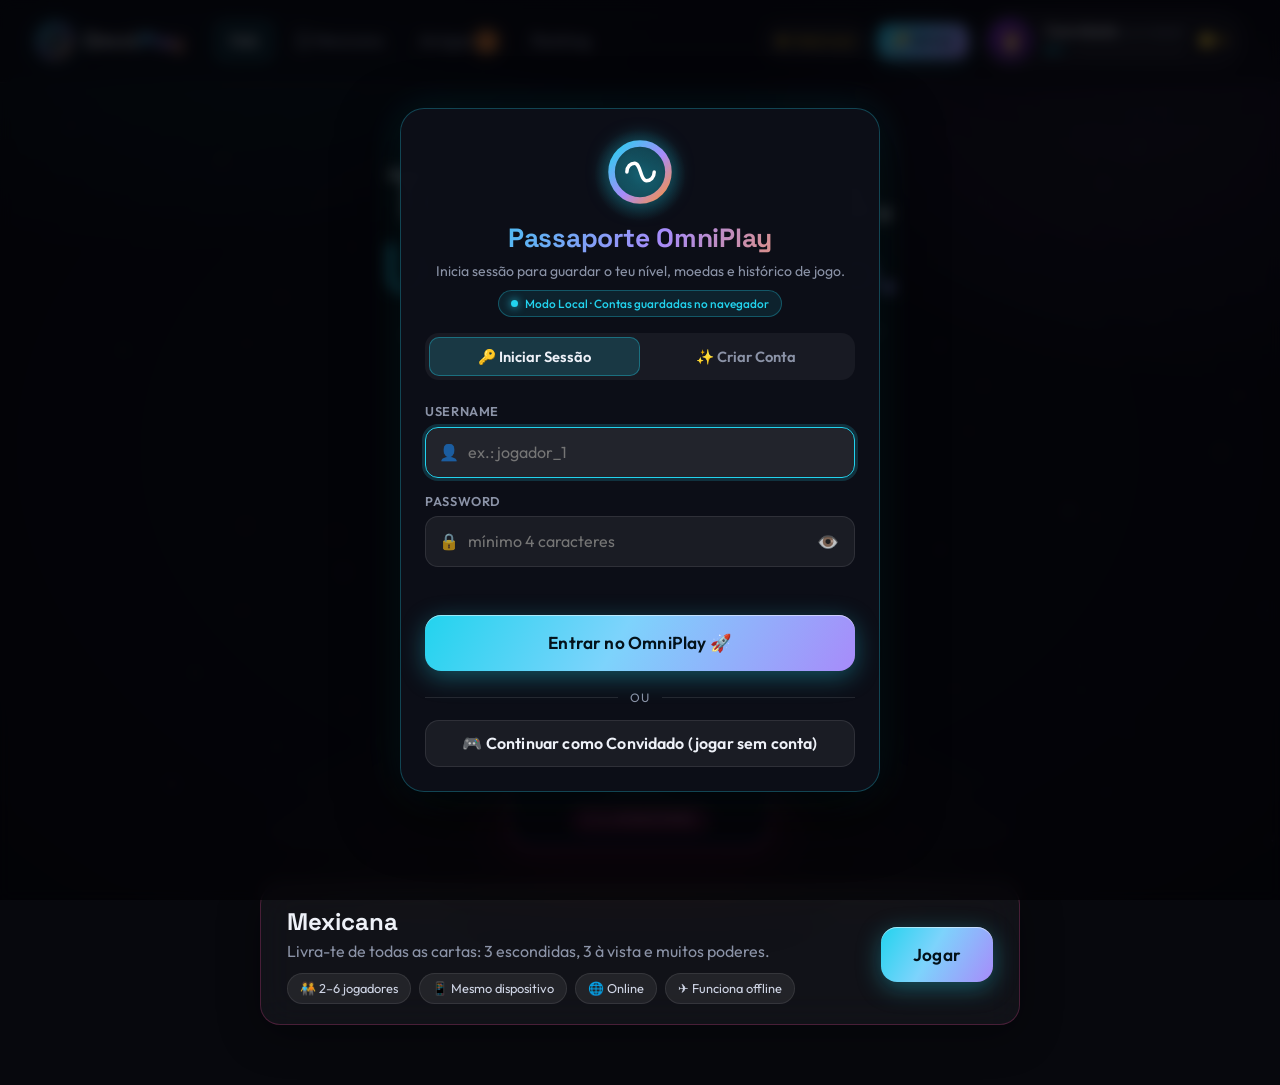
==== commit 2d0bbeba: "Fix mexicana.html routing on Vercel, service worker cache, and add navigation link" ====
--- a/index.html
+++ b/index.html
@@ -31,6 +31,7 @@
 
     <nav class="nav" id="nav" aria-label="Navegação principal">
       <button class="nav-btn" data-nav="hub" id="nav-hub">Hub</button>
+      <a class="nav-btn nav-link" href="mexicana.html" id="nav-mexicana">🃏 Mexicana</a>
       <button class="nav-btn" data-nav="friends" id="nav-friends">Amigos <span class="badge" id="friend-badge" hidden>0</span></button>
       <button class="nav-btn" data-nav="ranking" id="nav-ranking">Ranking</button>
     </nav>
--- a/style.css
+++ b/style.css
@@ -93,7 +93,7 @@
 .brand-name { font-family: var(--display); font-size: 1.35rem; font-weight: 500; letter-spacing: .02em; }
 .brand-name b { font-weight: 700; background: var(--grad); -webkit-background-clip: text; background-clip: text; color: transparent; }
 .nav { display: flex; gap: 4px; margin-left: 12px; }
-.nav-btn { position: relative; padding: 9px 16px; border-radius: 12px; color: var(--muted); font-weight: 500; transition: .2s; }
+.nav-btn { position: relative; display: inline-flex; align-items: center; text-decoration: none !important; padding: 9px 16px; border-radius: 12px; color: var(--muted); font-weight: 500; transition: .2s; cursor: pointer; }
 .nav-btn:hover { color: var(--text); background: rgba(255, 255, 255, .06); }
 .nav-btn.active { color: var(--text); background: rgba(34, 211, 238, .12); box-shadow: inset 0 0 0 1px rgba(34, 211, 238, .35); }
 .badge { display: inline-grid; place-items: center; min-width: 19px; height: 19px; padding: 0 5px; margin-left: 4px; font-size: .72rem; font-weight: 700; color: #200; background: var(--orange); border-radius: 99px; box-shadow: 0 0 12px var(--orange); }
@@ -310,8 +310,9 @@
 .grad { background: var(--grad); -webkit-background-clip: text; background-clip: text; color: transparent; background-size: 200% 100%; animation: gradMove 6s linear infinite; }
 @keyframes gradMove { to { background-position: -200% 0; } }
 .lead { color: var(--muted); max-width: 520px; font-size: 1.05rem; }
+.hero-actions { display: flex; align-items: center; justify-content: center; gap: 12px; flex-wrap: wrap; margin-top: 10px; }
 .btn-roulette {
-  margin-top: 8px; padding: 14px 30px; border-radius: 99px; font-size: 1.1rem; font-weight: 700; color: #fff;
+  padding: 13px 26px; border-radius: 99px; font-size: 1.05rem; font-weight: 700; color: #fff;
   background: linear-gradient(120deg, #f97316, #ec4899 55%, #8b5cf6); box-shadow: 0 8px 34px rgba(236, 72, 153, .45);
 }
 .btn-roulette:hover { box-shadow: 0 12px 46px rgba(236, 72, 153, .7); }
@@ -414,6 +415,214 @@
 .rk-lvl { color: var(--cyan); font-weight: 600; } .rk-xp { min-width: 80px; text-align: right; color: var(--muted); }
 
 /* ==========================================================================
+   Amigos & Adicionar Amigos
+   ========================================================================== */
+.friends-page { max-width: 1040px; margin: 0 auto; }
+.friends-head { display: flex; align-items: center; justify-content: space-between; gap: 18px; flex-wrap: wrap; margin-bottom: 24px; }
+.friends-top-actions { display: flex; gap: 10px; align-items: center; }
+
+/* Guest Hero */
+.fr-guest-hero {
+  padding: 48px 32px; text-align: center; display: flex; flex-direction: column; align-items: center; gap: 16px;
+  background: linear-gradient(180deg, rgba(34, 211, 238, .08), rgba(255, 255, 255, .03) 60%);
+  border: 1px solid rgba(34, 211, 238, .2);
+}
+.fgh-icon { font-size: 3.8rem; filter: drop-shadow(0 0 24px rgba(34, 211, 238, .6)); animation: floaty 3s ease-in-out infinite; }
+.fr-guest-hero h2 { font-family: var(--display); font-size: clamp(1.8rem, 4vw, 2.4rem); }
+.fr-guest-hero p { max-width: 580px; }
+.fgh-features { display: grid; grid-template-columns: repeat(auto-fit, minmax(220px, 1fr)); gap: 16px; width: 100%; max-width: 820px; margin: 18px 0 10px; }
+.fgh-feat { padding: 18px; border-radius: 16px; background: rgba(255, 255, 255, .04); border: 1px solid var(--panel-b); display: flex; flex-direction: column; gap: 6px; align-items: center; text-align: center; }
+.fgh-feat span { font-size: 2rem; margin-bottom: 2px; }
+.fgh-feat b { color: var(--text); font-size: 1.05rem; }
+.fgh-feat small { color: var(--muted); line-height: 1.4; }
+.fgh-actions { margin-top: 10px; }
+
+/* Tab Switcher */
+.friend-tabs-wrap { display: flex; justify-content: center; margin-bottom: 26px; }
+.friend-tabs {
+  display: inline-flex; padding: 5px; gap: 6px; border-radius: 18px;
+  background: rgba(15, 18, 30, .85); border: 1px solid rgba(255, 255, 255, .1);
+  box-shadow: 0 10px 30px rgba(0, 0, 0, .4);
+}
+.tab-btn {
+  display: inline-flex; align-items: center; gap: 10px; padding: 10px 22px; border-radius: 14px;
+  font-weight: 600; font-size: .95rem; color: var(--muted); transition: .2s; cursor: pointer;
+}
+.tab-btn:hover { color: var(--text); background: rgba(255, 255, 255, .05); }
+.tab-btn.active {
+  color: #04121a; background: linear-gradient(120deg, var(--cyan), #7dd3fc 50%, var(--violet));
+  box-shadow: 0 4px 20px rgba(34, 211, 238, .4); font-weight: 700;
+}
+.tab-badge {
+  display: inline-grid; place-items: center; min-width: 20px; height: 20px; padding: 0 6px;
+  border-radius: 99px; font-size: .74rem; font-weight: 700; background: rgba(255, 255, 255, .15); color: inherit;
+}
+.tab-btn.active .tab-badge { background: rgba(0, 0, 0, .3); color: #fff; }
+.tab-badge.pulse { background: var(--orange); color: #000; animation: badgePulse 1.8s infinite; }
+@keyframes badgePulse { 0%, 100% { transform: scale(1); } 50% { transform: scale(1.18); box-shadow: 0 0 12px var(--orange); } }
+
+/* Tab Panes */
+.tab-pane { display: none; }
+.tab-pane.active { display: block; animation: viewIn .35s cubic-bezier(.2, .8, .2, 1); }
+
+/* Cartão de Partilha Pessoal */
+.share-card {
+  display: flex; gap: 24px; padding: 24px 26px; border-radius: 22px; align-items: center; margin-bottom: 24px;
+  background: linear-gradient(135deg, rgba(34, 211, 238, .08), rgba(167, 139, 250, .06) 60%, rgba(255, 255, 255, .02));
+  border: 1px solid rgba(34, 211, 238, .25);
+  box-shadow: 0 14px 40px rgba(0, 0, 0, .35), inset 0 1px 0 rgba(255, 255, 255, .1);
+}
+.sc-left { position: relative; flex: none; }
+.sc-lvl {
+  position: absolute; bottom: -6px; left: 50%; transform: translateX(-50%);
+  font-size: .72rem; font-weight: 700; padding: 2px 8px; border-radius: 99px;
+  background: var(--cyan); color: #000; box-shadow: 0 0 10px rgba(34, 211, 238, .6);
+}
+.sc-content { flex: 1; min-width: 0; display: flex; flex-direction: column; gap: 6px; }
+.sc-eyebrow { font-size: .72rem; font-weight: 700; letter-spacing: .12em; color: var(--cyan); }
+.sc-title-row { display: flex; align-items: baseline; gap: 10px; flex-wrap: wrap; }
+.sc-title-row h3 { font-family: var(--display); font-size: 1.45rem; font-weight: 700; }
+.sc-tag { font-size: .9rem; color: var(--muted); font-weight: 500; }
+.share-box { display: flex; gap: 8px; align-items: center; margin-top: 6px; flex-wrap: wrap; }
+.share-input {
+  flex: 1; min-width: 220px; padding: 9px 14px; border-radius: 12px; font-size: .88rem;
+  background: rgba(0, 0, 0, .45); border: 1px solid var(--panel-b); color: #cbd5e1; outline: none;
+}
+.sc-hint { margin-top: 2px; }
+
+/* Barra de Pesquisa de Amigos */
+.add-search-section { margin-bottom: 24px; border-radius: 20px; }
+.search-head h3 { font-family: var(--display); font-size: 1.25rem; margin-bottom: 3px; }
+.search-input-wrap {
+  position: relative; display: flex; align-items: center; margin-top: 14px;
+}
+.search-ic { position: absolute; left: 16px; font-size: 1.1rem; pointer-events: none; opacity: .7; }
+.search-input-wrap input {
+  width: 100%; padding: 14px 44px 14px 48px; border-radius: 16px; font-size: 1.02rem;
+  background: rgba(255, 255, 255, .06); border: 1px solid var(--panel-b); outline: none; transition: .2s;
+}
+.search-input-wrap input:focus {
+  border-color: var(--cyan); background: rgba(255, 255, 255, .09);
+  box-shadow: 0 0 0 4px rgba(34, 211, 238, .18), 0 0 24px rgba(34, 211, 238, .12);
+}
+.search-clear-btn {
+  position: absolute; right: 12px; font-size: 1.4rem; line-height: 1; width: 28px; height: 28px;
+  display: grid; place-items: center; border-radius: 50%; color: var(--muted); cursor: pointer;
+}
+.search-clear-btn:hover { color: #fff; background: rgba(255, 255, 255, .1); }
+
+/* Resultados da Pesquisa */
+.search-results-box { display: grid; gap: 10px; margin-top: 14px; }
+.empty-search { padding: 18px; text-align: center; }
+.user-search-row {
+  display: flex; align-items: center; gap: 14px; padding: 12px 18px; border-radius: 16px;
+  transition: transform .2s, border-color .2s;
+}
+.user-search-row:hover { transform: translateX(3px); border-color: rgba(34, 211, 238, .35); }
+.usr-avatar { flex: none; }
+.usr-info { flex: 1; min-width: 0; display: flex; flex-direction: column; gap: 2px; }
+.usr-info b { font-size: 1rem; color: var(--text); }
+.usr-actions { display: flex; gap: 8px; align-items: center; flex: none; }
+
+/* Secções de Pedidos Pendentes */
+.pending-section { margin-bottom: 24px; }
+.section-card { border-radius: 20px; }
+.glow-alert {
+  border-color: rgba(34, 211, 238, .45);
+  box-shadow: 0 0 30px rgba(34, 211, 238, .15);
+  background: linear-gradient(180deg, rgba(34, 211, 238, .07), var(--panel));
+}
+.sec-title {
+  font-family: var(--display); font-size: 1.15rem; margin-bottom: 12px;
+  display: flex; align-items: center; gap: 10px;
+}
+.pending-list { display: grid; gap: 10px; }
+.pending-row {
+  display: flex; align-items: center; gap: 14px; padding: 12px 16px; border-radius: 14px;
+  background: rgba(255, 255, 255, .05); border: 1px solid var(--panel-b);
+}
+.p-info { flex: 1; min-width: 0; display: flex; flex-direction: column; gap: 2px; }
+.p-actions { display: flex; gap: 8px; align-items: center; }
+
+/* Sugestões da Comunidade */
+.suggest-section { margin-bottom: 24px; }
+.suggest-grid { display: grid; grid-template-columns: repeat(auto-fill, minmax(220px, 1fr)); gap: 14px; }
+.suggest-card {
+  padding: 16px; border-radius: 18px; display: flex; flex-direction: column; gap: 14px;
+  transition: transform .2s, border-color .2s;
+}
+.suggest-card:hover { transform: translateY(-3px); border-color: rgba(34, 211, 238, .4); }
+.sug-top { display: flex; align-items: center; gap: 12px; }
+.sug-info { flex: 1; min-width: 0; display: flex; flex-direction: column; gap: 2px; }
+.sug-info b { font-size: .95rem; overflow: hidden; text-overflow: ellipsis; white-space: nowrap; }
+.chip.mini { font-size: .68rem; padding: 1px 7px; width: fit-content; margin-top: 2px; }
+.w-full { width: 100%; }
+.mb-12 { margin-bottom: 12px; }
+
+/* Toolbar de Amigos */
+.friends-toolbar {
+  display: flex; align-items: center; justify-content: space-between; gap: 14px; flex-wrap: wrap; margin-bottom: 20px;
+}
+.fr-filter-pills { display: flex; gap: 6px; background: rgba(255, 255, 255, .05); padding: 4px; border-radius: 14px; }
+.pill-btn {
+  padding: 7px 15px; border-radius: 10px; font-size: .86rem; font-weight: 600; color: var(--muted); cursor: pointer; transition: .2s;
+}
+.pill-btn:hover { color: var(--text); }
+.pill-btn.active { background: rgba(255, 255, 255, .12); color: #fff; box-shadow: 0 2px 10px rgba(0, 0, 0, .2); }
+.pill-btn small { opacity: .7; margin-left: 4px; }
+.fr-tb-right { display: flex; gap: 10px; align-items: center; }
+.fr-mini-search {
+  padding: 8px 14px; border-radius: 12px; font-size: .88rem; background: rgba(255, 255, 255, .05);
+  border: 1px solid var(--panel-b); outline: none; width: 180px; transition: .2s;
+}
+.fr-mini-search:focus { width: 220px; border-color: var(--cyan); background: rgba(255, 255, 255, .08); }
+
+/* Grelha de Amigos */
+.friend-grid { display: grid; grid-template-columns: repeat(auto-fill, minmax(290px, 1fr)); gap: 18px; }
+.friend-card {
+  padding: 20px; border-radius: 22px; display: flex; flex-direction: column; gap: 14px;
+  transition: transform .25s, box-shadow .25s, border-color .25s;
+}
+.friend-card:hover {
+  transform: translateY(-4px); border-color: rgba(34, 211, 238, .4);
+  box-shadow: 0 16px 40px rgba(0, 0, 0, .45), 0 0 24px rgba(34, 211, 238, .12);
+}
+.fc-header { display: flex; align-items: center; gap: 14px; }
+.fc-avatar-wrap { position: relative; flex: none; }
+.fc-dot {
+  position: absolute; bottom: 0; right: 0; width: 14px; height: 14px; border-radius: 50%;
+  background: #64748b; border: 2.5px solid var(--bg);
+}
+.fc-dot.on {
+  background: #22c55e; box-shadow: 0 0 0 0 rgba(34, 197, 94, .7);
+  animation: onlinePulse 2s infinite;
+}
+@keyframes onlinePulse {
+  0% { box-shadow: 0 0 0 0 rgba(34, 197, 94, .7); }
+  70% { box-shadow: 0 0 0 8px rgba(34, 197, 94, 0); }
+  100% { box-shadow: 0 0 0 0 rgba(34, 197, 94, 0); }
+}
+.fc-user-info { flex: 1; min-width: 0; display: flex; flex-direction: column; gap: 2px; }
+.fc-user-info b { font-size: 1.05rem; overflow: hidden; text-overflow: ellipsis; white-space: nowrap; }
+.fc-status-txt { font-size: .75rem; }
+
+/* Confrontos Diretos */
+.fc-h2h {
+  padding: 12px 14px; border-radius: 14px; background: rgba(0, 0, 0, .3);
+  border: 1px solid rgba(255, 255, 255, .04); display: flex; flex-direction: column; gap: 8px;
+}
+.fc-h2h-head { display: flex; justify-content: space-between; align-items: center; font-size: .82rem; font-weight: 600; color: var(--muted); }
+.vs { display: inline-flex; align-items: center; gap: 4px; font-family: var(--display); font-weight: 700; font-size: .95rem; }
+.vs .w { color: var(--good); } .vs .l { color: var(--bad); } .vs i { font-style: normal; opacity: .4; }
+.h2h-row { display: flex; justify-content: space-between; align-items: center; font-size: .84rem; padding: 4px 0; border-top: 1px solid rgba(255, 255, 255, .05); }
+.h2h-game { display: flex; align-items: center; gap: 6px; color: #cbd5e1; }
+
+.fc-actions { display: flex; gap: 8px; align-items: center; margin-top: auto; }
+.fc-actions .btn:first-child { flex: 1; }
+
+.empty-friends { max-width: 520px; margin: 30px auto; padding: 48px 24px; }
+
+/* ==========================================================================
    Setup / roleta / lobby
    ========================================================================== */
 .setup-head { display: flex; align-items: center; gap: 16px; margin-bottom: 22px; }
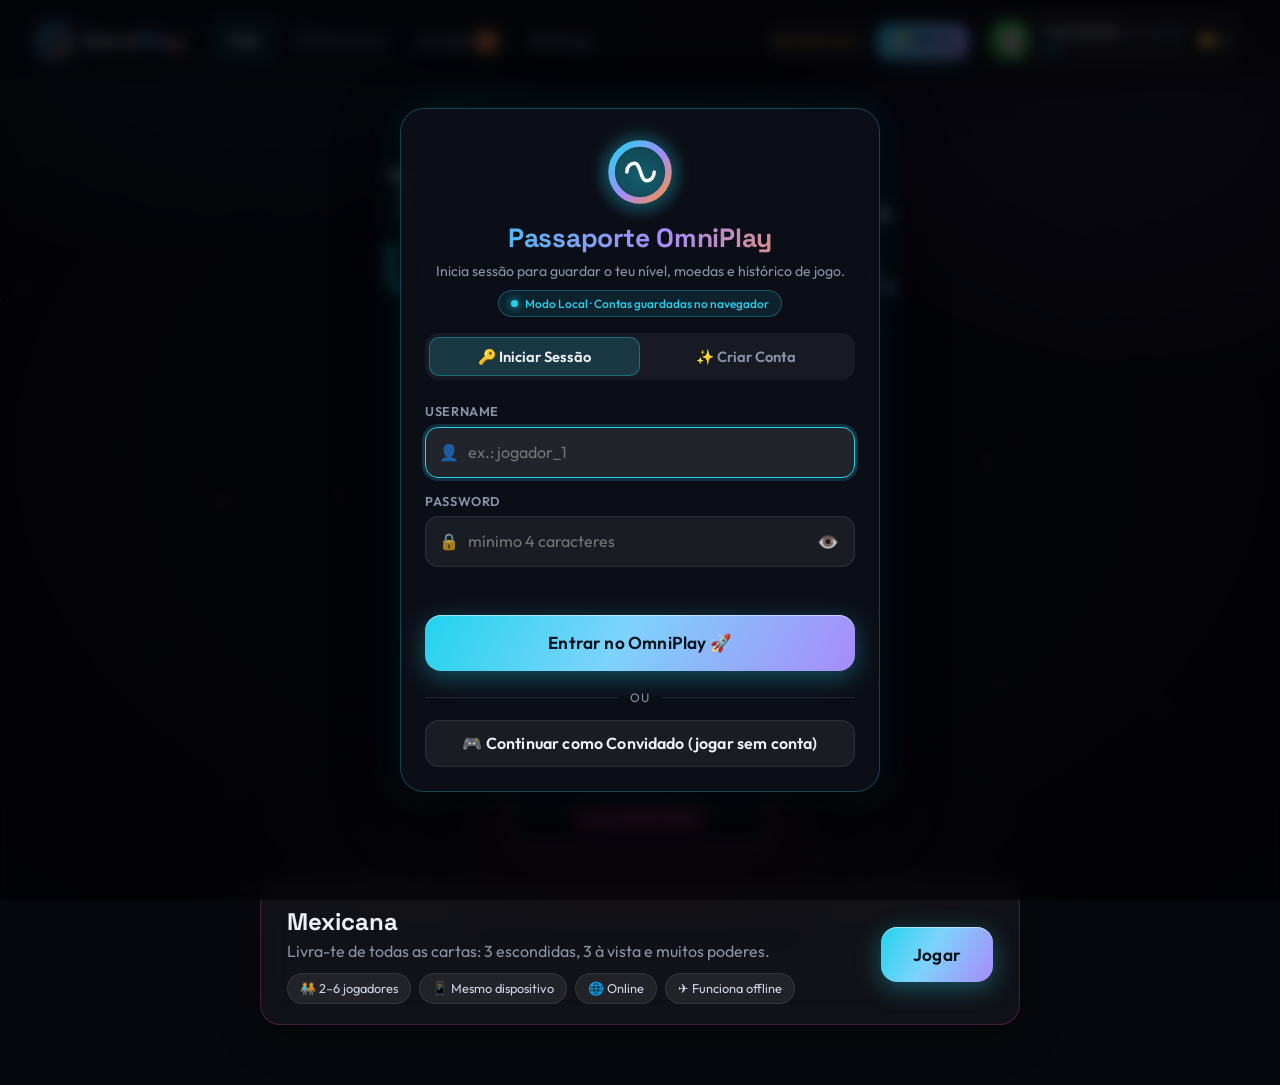
==== commit 3a000fde: "Create dedicated standalone amigos.html page and controller, integrate with nav across all pages" ====
--- a/index.html
+++ b/index.html
@@ -32,7 +32,7 @@
     <nav class="nav" id="nav" aria-label="Navegação principal">
       <button class="nav-btn" data-nav="hub" id="nav-hub">Hub</button>
       <a class="nav-btn nav-link" href="mexicana.html" id="nav-mexicana">🃏 Mexicana</a>
-      <button class="nav-btn" data-nav="friends" id="nav-friends">Amigos <span class="badge" id="friend-badge" hidden>0</span></button>
+      <a class="nav-btn nav-link" href="amigos.html" id="nav-friends">Amigos <span class="badge" id="friend-badge" hidden>0</span></a>
       <button class="nav-btn" data-nav="ranking" id="nav-ranking">Ranking</button>
     </nav>
 
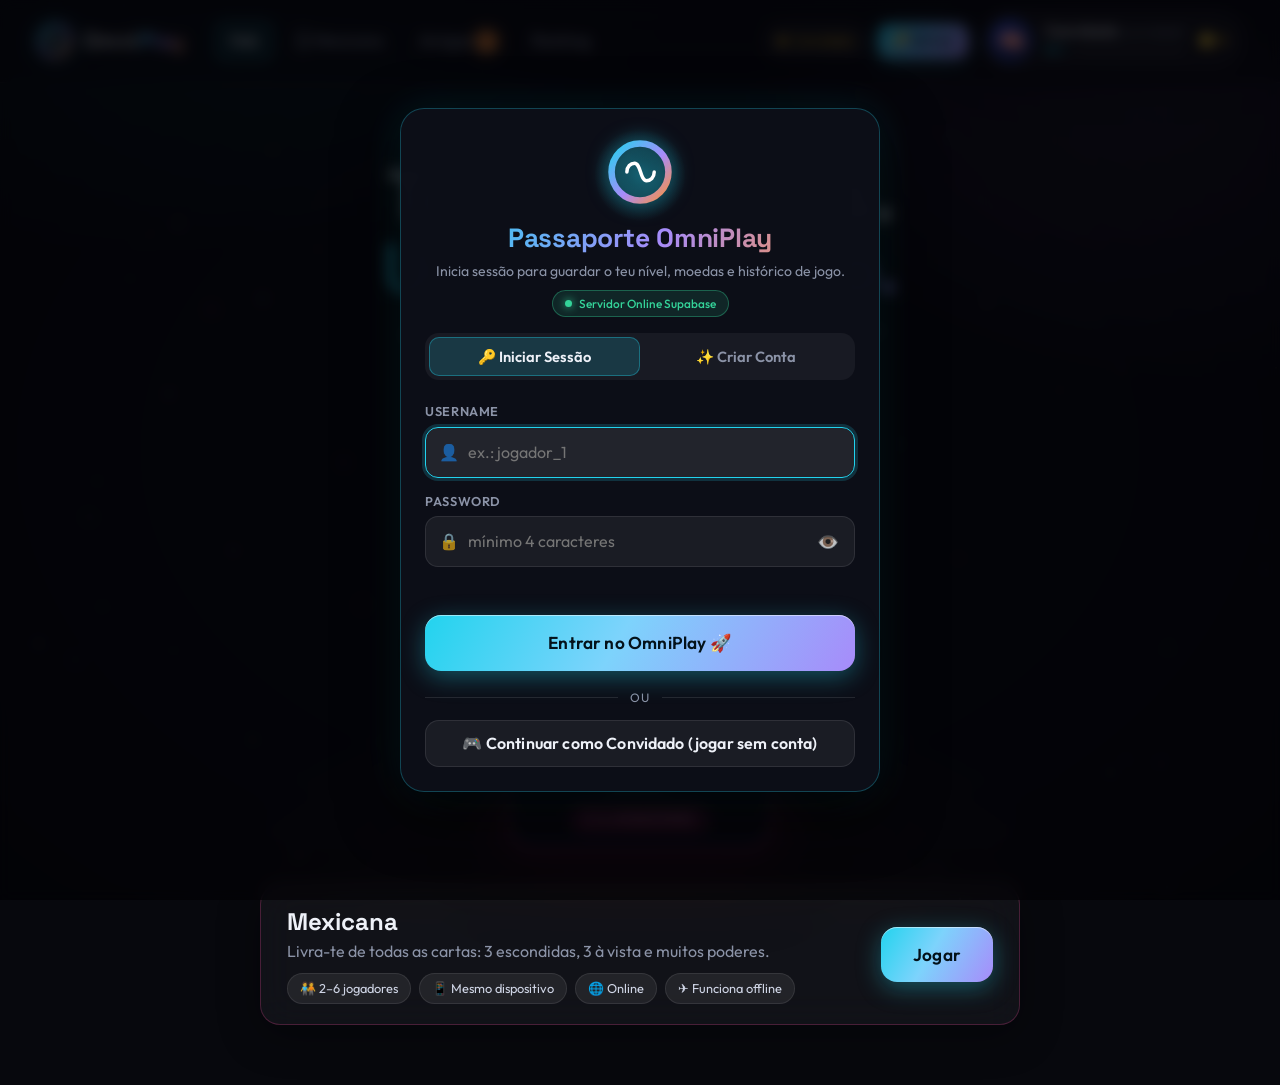
==== commit 05c24112: "Corrige expulsao dos convidados ao entrar na sala/jogo e cache do Service Worker" ====
--- a/index.html
+++ b/index.html
@@ -11,7 +11,7 @@
   <link rel="preconnect" href="https://fonts.googleapis.com">
   <link rel="preconnect" href="https://fonts.gstatic.com" crossorigin>
   <link href="https://fonts.googleapis.com/css2?family=Outfit:wght@300;400;500;600;700;800&family=Space+Grotesk:wght@500;700&display=swap" rel="stylesheet">
-  <link rel="stylesheet" href="style.css">
+  <link rel="stylesheet" href="style.css?v=11">
 </head>
 <body>
   <canvas id="bg" aria-hidden="true"></canvas>
@@ -50,17 +50,17 @@
   <div id="toasts" aria-live="polite"></div>
 
   <script src="js/vendor/supabase.js"></script>
-  <script src="js/config.js"></script>
-  <script src="js/util.js"></script>
-  <script src="js/backend.js"></script>
-  <script src="js/session.js"></script>
+  <script src="js/config.js?v=11"></script>
+  <script src="js/util.js?v=11"></script>
+  <script src="js/backend.js?v=11"></script>
+  <script src="js/session.js?v=11"></script>
   <!-- Jogos escondidos do menu (descomenta para os repor):
   <script src="js/games/connect4.js"></script>
   <script src="js/games/reflex.js"></script>
   -->
-  <script src="js/games/mexicana.js"></script>
-  <script src="js/views.js"></script>
-  <script src="js/play.js"></script>
-  <script src="js/app.js"></script>
+  <script src="js/games/mexicana.js?v=11"></script>
+  <script src="js/views.js?v=11"></script>
+  <script src="js/play.js?v=11"></script>
+  <script src="js/app.js?v=11"></script>
 </body>
 </html>
--- a/style.css
+++ b/style.css
@@ -291,8 +291,8 @@
 .mx-user-name { max-width: 120px; overflow: hidden; text-overflow: ellipsis; white-space: nowrap; }
 .hue-range { -webkit-appearance: none; appearance: none; height: 10px !important; padding: 0 !important; border-radius: 99px !important; background: linear-gradient(90deg, hsl(0 80% 55%), hsl(60 80% 55%), hsl(120 80% 50%), hsl(180 80% 50%), hsl(240 80% 60%), hsl(300 80% 55%), hsl(360 80% 55%)) !important; }
 .hue-range::-webkit-slider-thumb { -webkit-appearance: none; width: 22px; height: 22px; border-radius: 50%; background: #fff; box-shadow: 0 0 10px rgba(0, 0, 0, .6); }
-.pills { display: flex; gap: 8px; }
-.pill { width: 52px; height: 46px; border-radius: 13px; font-weight: 700; font-size: 1.1rem; background: rgba(255, 255, 255, .06); border: 1px solid var(--panel-b); transition: .2s; }
+.pills { display: flex; flex-wrap: wrap; gap: 6px; width: 100%; }
+.pill { flex: 1 1 auto; min-width: 40px; height: 46px; padding: 0 10px; border-radius: 13px; font-weight: 700; font-size: 1.1rem; white-space: nowrap; display: inline-flex; align-items: center; justify-content: center; text-align: center; line-height: 1; background: rgba(255, 255, 255, .06); border: 1px solid var(--panel-b); transition: .2s; }
 .pill:hover { background: rgba(255, 255, 255, .12); }
 .pill.on { background: rgba(34, 211, 238, .18); border-color: var(--cyan); box-shadow: 0 0 18px rgba(34, 211, 238, .35); color: var(--cyan); }
 
@@ -519,6 +519,22 @@
   transition: transform .2s, border-color .2s;
 }
 .user-search-row:hover { transform: translateX(3px); border-color: rgba(34, 211, 238, .35); }
+.direct-invite-row {
+  border: 1px dashed rgba(34, 211, 238, .45);
+  background: rgba(34, 211, 238, .05);
+}
+.direct-invite-row:hover {
+  background: rgba(34, 211, 238, .1);
+  border-color: var(--cyan);
+}
+.mutual-chip {
+  background: rgba(167, 139, 250, .18) !important;
+  border: 1px solid rgba(167, 139, 250, .4) !important;
+  color: #c4b5fd !important;
+  font-size: .7rem !important;
+  padding: 2px 7px !important;
+  margin-top: 3px !important;
+}
 .usr-avatar { flex: none; }
 .usr-info { flex: 1; min-width: 0; display: flex; flex-direction: column; gap: 2px; }
 .usr-info b { font-size: 1rem; color: var(--text); }
@@ -627,14 +643,23 @@
    ========================================================================== */
 .setup-head { display: flex; align-items: center; gap: 16px; margin-bottom: 22px; }
 .setup-ic { font-size: 2.6rem; width: 70px; height: 70px; display: grid; place-items: center; border-radius: 20px; background: hsl(var(--hue) 70% 30% / .5); border: 1px solid hsl(var(--hue) 80% 60% / .5); box-shadow: 0 0 30px hsl(var(--hue) 90% 55% / .3); }
-.mode-grid { display: grid; grid-template-columns: repeat(auto-fit, minmax(190px, 1fr)); gap: 14px; }
-.mode-card { display: grid; gap: 6px; align-content: start; justify-items: start; text-align: left; padding: 18px; border-radius: 18px; background: rgba(255, 255, 255, .05); border: 1px solid var(--panel-b); transition: .25s; }
+.mode-grid { display: grid; grid-template-columns: repeat(auto-fit, minmax(240px, 1fr)); gap: 14px; }
+.mode-card { display: grid; grid-template-columns: minmax(0, 1fr); gap: 6px; align-content: start; justify-items: start; min-width: 0; text-align: left; padding: 18px; border-radius: 18px; background: rgba(255, 255, 255, .05); border: 1px solid var(--panel-b); transition: .25s; overflow-wrap: anywhere; }
+.mode-card > * { min-width: 0; max-width: 100%; }
+.mode-card > b { font-size: 1.05rem; line-height: 1.25; }
+.mode-card > small { line-height: 1.4; }
+.mode-card > .field { width: 100%; margin-bottom: 4px; }
+.mode-card > .btn { width: 100%; margin-top: auto; }
 .mode-card:hover { transform: translateY(-4px); border-color: hsl(var(--hue) 90% 60% / .7); background: hsl(var(--hue) 60% 30% / .2); box-shadow: 0 12px 34px hsl(var(--hue) 80% 50% / .2); }
 .mode-card[data-off], .mode-card.off { opacity: .55; }
-.mc-ic { font-size: 1.9rem; } .mode-card small { color: var(--muted); }
+.mc-ic { font-size: 1.9rem; line-height: 1.1; } .mode-card small { color: var(--muted); }
 .mode-card.join:hover { transform: none; }
-.join-row { display: flex; gap: 8px; width: 100%; margin-top: 4px; }
-.join-row input { flex: 1; min-width: 0; padding: 9px 10px; border-radius: 11px; background: rgba(0, 0, 0, .35); border: 1px solid var(--panel-b); text-align: center; letter-spacing: .3em; font-weight: 700; outline: none; }
+.join-row { display: flex; flex-wrap: wrap; gap: 8px; width: 100%; margin-top: 4px; }
+.join-row input { flex: 1 1 110px; min-width: 0; width: 100%; padding: 10px; border-radius: 11px; background: rgba(0, 0, 0, .35); border: 1px solid var(--panel-b); text-align: center; letter-spacing: .3em; text-indent: .3em; font-weight: 700; outline: none; }
+.join-row input::placeholder { letter-spacing: .2em; font-size: .8rem; }
+.join-row .btn { flex: 1 1 auto; white-space: nowrap; }
+.mode-card .pills { flex-wrap: nowrap; }
+.mode-card .pill { min-width: 0; padding: 0; }
 .join-row input:focus { border-color: var(--cyan); }
 .name-list { display: grid; gap: 10px; }
 .name-row { display: flex; align-items: center; gap: 12px; padding: 4px 6px 4px 14px; border-radius: 14px; background: rgba(255, 255, 255, .05); border: 1px solid color-mix(in srgb, var(--c) 45%, transparent); }
@@ -659,14 +684,15 @@
 .lobby-grid { display: grid; grid-template-columns: 300px 1fr; gap: 20px; }
 .lobby-code { padding: 24px; text-align: center; display: grid; gap: 10px; align-content: start; border-color: hsl(var(--hue) 80% 60% / .3); }
 .lc-game { display: flex; justify-content: center; align-items: center; gap: 10px; font-size: 1.25rem; font-family: var(--display); } .lc-game span { font-size: 2rem; }
-.code-big { display: flex; justify-content: center; gap: 8px; padding: 10px; border-radius: 18px; transition: .2s; }
+.code-big { display: flex; justify-content: center; gap: 8px; padding: 10px; border-radius: 18px; transition: .2s; max-width: 100%; }
 .code-big:hover { transform: scale(1.04); }
-.code-big i { font-style: normal; font-family: var(--display); font-weight: 700; font-size: 2.6rem; width: 56px; height: 72px; display: grid; place-items: center; border-radius: 14px; background: rgba(0, 0, 0, .4); border: 1px solid hsl(var(--hue) 80% 60% / .5); color: hsl(var(--hue) 100% 75%); text-shadow: 0 0 18px hsl(var(--hue) 100% 60%); }
+.code-big i { font-style: normal; font-family: var(--display); font-weight: 700; font-size: 2.6rem; flex: 1 1 0; min-width: 0; max-width: 56px; height: 72px; display: grid; place-items: center; border-radius: 14px; background: rgba(0, 0, 0, .4); border: 1px solid hsl(var(--hue) 80% 60% / .5); color: hsl(var(--hue) 100% 75%); text-shadow: 0 0 18px hsl(var(--hue) 100% 60%); }
 .lobby-players { padding: 22px; }
 .lobby-players h3, .lobby-invite h3 { font-size: 1.05rem; margin-bottom: 14px; } .lobby-players h3 small { color: var(--cyan); }
-.members { display: grid; grid-template-columns: repeat(auto-fit, minmax(240px, 1fr)); gap: 12px; }
-.member { display: flex; align-items: center; gap: 14px; padding: 12px 14px; border-radius: 16px; background: rgba(255, 255, 255, .05); border: 1px solid var(--panel-b); animation: viewIn .4s; }
-.member div { display: grid; } .member small { color: var(--muted); }
+.members { display: grid; grid-template-columns: repeat(auto-fit, minmax(min(240px, 100%), 1fr)); gap: 12px; }
+.member { display: flex; align-items: center; gap: 14px; min-width: 0; padding: 12px 14px; border-radius: 16px; background: rgba(255, 255, 255, .05); border: 1px solid var(--panel-b); animation: viewIn .4s; }
+.member div { display: grid; min-width: 0; } .member small { color: var(--muted); }
+.member b, .member small { overflow: hidden; text-overflow: ellipsis; white-space: nowrap; }
 .member.me { border-color: rgba(34, 211, 238, .5); } .member.host { background: rgba(251, 191, 36, .06); }
 .member.empty { border-style: dashed; opacity: .55; animation: none; }
 .slot { width: 46px; height: 46px; display: grid; place-items: center; border-radius: 50%; border: 2px dashed var(--muted); color: var(--muted); font-size: 1.4rem; }
@@ -1069,7 +1095,7 @@
 }
 .mx-center {
   position: relative;
-  width: clamp(58px, 13vw, 76px);
+  min-width: clamp(58px, 13vw, 76px);
   height: clamp(80px, 18vw, 108px);
   display: grid;
   place-items: center;
@@ -1108,17 +1134,14 @@
 .mx-msg {
   text-align: center;
   font-size: clamp(0.92rem, 2.2vw, 1.1rem);
+  line-height: 1.4;
   min-height: 34px;
-  padding: 6px 18px;
-  border-radius: 99px;
+  padding: 8px 18px;
+  border-radius: 18px;
   background: rgba(255, 255, 255, 0.05);
   border: 1px solid rgba(255, 255, 255, 0.08);
-  display: flex;
-  align-items: center;
-  justify-content: center;
-  gap: 8px;
   margin: 0 auto;
-  max-width: 90%;
+  max-width: 92%;
 }
 .mx-log {
   display: flex;
@@ -1345,6 +1368,457 @@
 .reward span { color: var(--muted); } .reward b { color: var(--cyan); animation: pop .6s .3s both; } .reward b + b { color: var(--warn); }
 .results .edit-actions { justify-content: center; position: relative; }
 
+/* ===================== H2H TODOS OS JOGOS ===================== */
+.h2h-all-games-card {
+  margin-bottom: 24px;
+}
+.h2h-summary-banner {
+  display: flex;
+  align-items: center;
+  justify-content: space-between;
+  gap: 16px;
+  padding: 16px 20px;
+  border-radius: 18px;
+  background: linear-gradient(135deg, rgba(34, 211, 238, 0.12), rgba(167, 139, 250, 0.12));
+  border: 1px solid rgba(255, 255, 255, 0.14);
+  margin-bottom: 18px;
+}
+.h2h-sb-lead {
+  flex: 1;
+}
+.h2h-badge-total {
+  display: inline-block;
+  font-size: 0.72rem;
+  font-weight: 700;
+  text-transform: uppercase;
+  letter-spacing: 0.08em;
+  padding: 3px 8px;
+  border-radius: 999px;
+  background: rgba(34, 211, 238, 0.2);
+  color: var(--cyan);
+  margin-bottom: 4px;
+}
+.h2h-lead-txt {
+  font-size: 0.95rem;
+  font-weight: 600;
+  color: var(--text);
+  margin: 0;
+}
+.h2h-sb-score {
+  display: flex;
+  align-items: center;
+  gap: 14px;
+  background: rgba(0, 0, 0, 0.25);
+  padding: 8px 16px;
+  border-radius: 14px;
+  border: 1px solid rgba(255, 255, 255, 0.08);
+}
+.h2h-score-col {
+  display: flex;
+  flex-direction: column;
+  align-items: center;
+  min-width: 44px;
+}
+.h2h-score-col .h2h-lbl {
+  font-size: 0.75rem;
+  color: var(--muted);
+  font-weight: 600;
+}
+.h2h-score-col .h2h-sub-lbl {
+  font-size: 0.68rem;
+  color: var(--muted);
+}
+.h2h-big-val {
+  font-size: 1.55rem;
+  font-family: var(--display);
+  font-weight: 800;
+  line-height: 1;
+  margin: 2px 0;
+}
+.h2h-big-val.win {
+  color: #34d399;
+  text-shadow: 0 0 10px rgba(52, 211, 153, 0.4);
+}
+.h2h-big-val.loss {
+  color: #fb7185;
+  text-shadow: 0 0 10px rgba(251, 113, 133, 0.4);
+}
+.h2h-score-sep {
+  font-size: 1.2rem;
+  color: var(--muted);
+  font-weight: 700;
+}
+
+.h2h-platform-grid {
+  display: grid;
+  grid-template-columns: repeat(auto-fit, minmax(240px, 1fr));
+  gap: 14px;
+}
+.h2h-game-card {
+  border-radius: 18px;
+  padding: 16px;
+  background: rgba(255, 255, 255, 0.03);
+  border: 1px solid rgba(255, 255, 255, 0.08);
+  display: flex;
+  flex-direction: column;
+  gap: 12px;
+  transition: transform 0.2s, border-color 0.2s;
+}
+.h2h-game-card:hover {
+  transform: translateY(-2px);
+  border-color: hsla(var(--ghue, 200), 90%, 65%, 0.4);
+  box-shadow: 0 8px 24px hsla(var(--ghue, 200), 90%, 50%, 0.12);
+}
+.h2h-gc-top {
+  display: flex;
+  align-items: center;
+  justify-content: space-between;
+  gap: 8px;
+}
+.h2h-gc-title {
+  display: flex;
+  align-items: center;
+  gap: 10px;
+}
+.h2h-gc-ic {
+  font-size: 1.6rem;
+  width: 38px;
+  height: 38px;
+  display: grid;
+  place-content: center;
+  border-radius: 12px;
+  background: hsla(var(--ghue, 200), 80%, 60%, 0.15);
+  border: 1px solid hsla(var(--ghue, 200), 80%, 60%, 0.3);
+}
+.h2h-gc-score-row {
+  display: flex;
+  align-items: center;
+  justify-content: space-around;
+  background: rgba(0, 0, 0, 0.22);
+  padding: 10px 12px;
+  border-radius: 12px;
+  border: 1px solid rgba(255, 255, 255, 0.05);
+}
+.h2h-side {
+  display: flex;
+  flex-direction: column;
+  align-items: center;
+}
+.h2h-side-tag {
+  font-size: 0.72rem;
+  font-weight: 600;
+  color: var(--muted);
+  max-width: 90px;
+  overflow: hidden;
+  text-overflow: ellipsis;
+  white-space: nowrap;
+}
+.h2h-num {
+  font-size: 1.4rem;
+  font-family: var(--display);
+  font-weight: 800;
+  line-height: 1.1;
+}
+.h2h-num.win {
+  color: #34d399;
+}
+.h2h-num.loss {
+  color: #fb7185;
+}
+.h2h-vs-sign {
+  font-size: 0.8rem;
+  color: var(--muted);
+  font-weight: 700;
+  text-transform: uppercase;
+}
+
+.h2h-bar-wrap {
+  display: flex;
+  flex-direction: column;
+  gap: 4px;
+}
+.h2h-bar-track {
+  height: 8px;
+  border-radius: 999px;
+  background: rgba(255, 255, 255, 0.08);
+  display: flex;
+  overflow: hidden;
+}
+.h2h-bar-fill.me {
+  background: linear-gradient(90deg, #10b981, #34d399);
+}
+.h2h-bar-fill.draw {
+  background: #94a3b8;
+}
+.h2h-bar-fill.them {
+  background: linear-gradient(90deg, #f43f5e, #fb7185);
+}
+.h2h-bar-legend {
+  display: flex;
+  justify-content: space-between;
+  font-size: 0.68rem;
+  color: var(--muted);
+}
+.h2h-gc-footer {
+  margin-top: auto;
+  padding-top: 4px;
+}
+.h2h-gc-footer .btn {
+  width: 100%;
+  justify-content: center;
+}
+
+/* ===================== CONFRONTOS NO PERFIL PRÓPRIO ===================== */
+.self-h2h-friends-grid {
+  display: grid;
+  grid-template-columns: repeat(auto-fill, minmax(260px, 1fr));
+  gap: 14px;
+}
+.self-h2h-friend-card {
+  padding: 16px;
+  border-radius: 18px;
+  display: flex;
+  flex-direction: column;
+  gap: 12px;
+  background: rgba(255, 255, 255, 0.03);
+  border: 1px solid rgba(255, 255, 255, 0.08);
+  transition: transform 0.2s, border-color 0.2s;
+}
+.self-h2h-friend-card:hover {
+  transform: translateY(-2px);
+  border-color: rgba(34, 211, 238, 0.35);
+}
+.shf-top {
+  display: flex;
+  align-items: center;
+  gap: 12px;
+}
+.shf-info {
+  display: flex;
+  flex-direction: column;
+  min-width: 0;
+}
+.shf-info b {
+  font-size: 0.95rem;
+  white-space: nowrap;
+  overflow: hidden;
+  text-overflow: ellipsis;
+}
+.shf-score-row {
+  display: flex;
+  gap: 8px;
+  align-items: center;
+}
+.shf-pill {
+  flex: 1;
+  text-align: center;
+  font-size: 0.78rem;
+  padding: 6px 10px;
+  border-radius: 10px;
+  background: rgba(0, 0, 0, 0.25);
+  border: 1px solid rgba(255, 255, 255, 0.06);
+}
+.shf-pill.win b {
+  color: #34d399;
+}
+.shf-pill.loss b {
+  color: #fb7185;
+}
+.shf-pill.draw b {
+  color: #94a3b8;
+}
+
+/* Modal Perfil Amigo em amigos.html */
+.modal-fpm {
+  width: min(680px, 95vw);
+  max-height: 90vh;
+  overflow-y: auto;
+}
+.fpm-head {
+  display: flex;
+  align-items: center;
+  gap: 18px;
+  border-radius: 18px;
+  background: rgba(255, 255, 255, 0.04);
+}
+.fpm-info {
+  display: flex;
+  flex-direction: column;
+  gap: 4px;
+}
+.fpm-title {
+  font-size: 1.4rem;
+  margin: 0;
+}
+.fpm-bio {
+  font-size: 0.88rem;
+  color: #cbd5e1;
+  margin: 4px 0 0;
+  font-style: italic;
+}
+
+/* ===================== ABA E CARTÕES DE PEDIDOS RECEBIDOS ===================== */
+.tab-badge.req-alert {
+  background: linear-gradient(135deg, #f43f5e, #e11d48);
+  color: #fff;
+  box-shadow: 0 0 12px rgba(244, 63, 94, 0.6);
+  font-weight: 800;
+}
+.requests-pane-wrap {
+  display: flex;
+  flex-direction: column;
+}
+.incoming-req-cards-grid {
+  display: grid;
+  grid-template-columns: repeat(auto-fill, minmax(320px, 1fr));
+  gap: 16px;
+}
+.incoming-req-card {
+  border-radius: 20px;
+  padding: 18px;
+  display: flex;
+  flex-direction: column;
+  gap: 14px;
+  background: rgba(255, 255, 255, 0.04);
+  border: 1px solid rgba(244, 63, 94, 0.3);
+  box-shadow: 0 8px 24px rgba(244, 63, 94, 0.08);
+  transition: transform 0.2s, border-color 0.2s, box-shadow 0.2s;
+}
+.incoming-req-card:hover {
+  transform: translateY(-2px);
+  border-color: rgba(244, 63, 94, 0.6);
+  box-shadow: 0 12px 30px rgba(244, 63, 94, 0.16);
+}
+.irc-top {
+  display: flex;
+  align-items: center;
+  gap: 14px;
+}
+.irc-info {
+  display: flex;
+  flex-direction: column;
+  min-width: 0;
+  gap: 2px;
+}
+.irc-name-line {
+  display: flex;
+  align-items: center;
+  gap: 8px;
+}
+.irc-name-line b {
+  font-size: 1.05rem;
+  white-space: nowrap;
+  overflow: hidden;
+  text-overflow: ellipsis;
+}
+.irc-sub-text {
+  color: var(--cyan);
+  font-weight: 600;
+  margin-top: 4px;
+}
+.irc-actions {
+  display: flex;
+  align-items: center;
+  gap: 8px;
+  flex-wrap: wrap;
+  padding-top: 6px;
+  border-top: 1px solid rgba(255, 255, 255, 0.06);
+}
+.irc-btn-accept {
+  flex: 1;
+  min-width: 130px;
+}
+.empty-requests {
+  padding: 40px 24px;
+  max-width: 500px;
+  margin: 20px auto;
+}
+
+.chip.status-pending {
+  color: #fbbf24;
+  background: rgba(251, 191, 36, 0.12);
+  border: 1px solid rgba(251, 191, 36, 0.4);
+  font-weight: 600;
+  display: inline-flex;
+  align-items: center;
+  gap: 5px;
+}
+
+.incoming-invite-banner {
+  border-radius: 20px;
+  padding: 18px 24px;
+  background: linear-gradient(135deg, rgba(34, 211, 238, 0.12), rgba(167, 139, 250, 0.15));
+  border: 1px solid rgba(34, 211, 238, 0.45);
+  box-shadow: 0 10px 30px rgba(34, 211, 238, 0.12);
+  display: flex;
+  align-items: center;
+  justify-content: space-between;
+  gap: 16px;
+  animation: pulse-glow 3s infinite ease-in-out;
+}
+
+.iib-left {
+  display: flex;
+  align-items: center;
+  gap: 16px;
+}
+
+.iib-text h4 {
+  font-size: 1.2rem;
+  margin: 0 0 4px 0;
+  color: #fff;
+}
+
+.iib-actions {
+  display: flex;
+  align-items: center;
+  gap: 10px;
+  flex-shrink: 0;
+}
+
+.supabase-config-banner {
+  display: flex;
+  align-items: center;
+  justify-content: space-between;
+  gap: 14px;
+  padding: 12px 18px;
+  margin-bottom: 20px;
+  border-radius: 14px;
+  background: rgba(245, 158, 11, 0.08);
+  border: 1px solid rgba(245, 158, 11, 0.3);
+  font-size: 0.9rem;
+}
+
+.scb-text {
+  color: #fde68a;
+  line-height: 1.4;
+}
+
+@media (max-width: 640px) {
+  .incoming-invite-banner {
+    flex-direction: column;
+    align-items: stretch;
+    text-align: center;
+    padding: 16px;
+  }
+  .iib-left {
+    flex-direction: column;
+    text-align: center;
+    gap: 10px;
+  }
+  .iib-actions {
+    width: 100%;
+  }
+  .iib-actions button {
+    width: 100%;
+  }
+  .supabase-config-banner {
+    flex-direction: column;
+    align-items: stretch;
+    text-align: center;
+  }
+}
+
 /* ---------- Responsivo ---------- */
 @media (max-width: 860px) {
   .cols, .lobby-grid { grid-template-columns: 1fr; }
@@ -1362,3 +1836,43 @@
   .code-big i { width: 46px; height: 62px; font-size: 2.1rem; }
 }
 @media (prefers-reduced-motion: reduce) { *, *::before, *::after { animation-duration: .01ms !important; animation-iteration-count: 1 !important; transition-duration: .01ms !important; } }
+
+/* ==========================================================================
+   Convites de amigos + ajustes de texto/caixas (Mexicana)
+   ========================================================================== */
+.share-box { display: flex; flex-direction: column; gap: 8px; }
+.share-box .btn { width: 100%; text-align: center; text-decoration: none !important; }
+.invite-list { display: grid; grid-template-columns: repeat(auto-fill, minmax(min(100%, 280px), 1fr)); gap: 10px; max-height: 340px; overflow-y: auto; padding-right: 2px; }
+.invite-row { margin: 0 !important; min-width: 0; padding: 10px 14px; }
+.invite-row.is-off { opacity: .6; }
+.invite-row:hover { transform: none; }
+.invite-row .usr-info b, .invite-row .usr-info small { overflow: hidden; text-overflow: ellipsis; white-space: nowrap; }
+.usr-info small { line-height: 1.3; }
+.usr-actions .btn { white-space: nowrap; }
+.user-search-row .usr-info b { overflow: hidden; text-overflow: ellipsis; white-space: nowrap; }
+
+/* Texto sempre dentro das caixas */
+.btn { text-align: center; max-width: 100%; }
+.toast-msg { min-width: 0; overflow-wrap: anywhere; }
+.toast .btn { white-space: nowrap; flex: none; }
+.gp b { display: block; max-width: 140px; overflow: hidden; text-overflow: ellipsis; white-space: nowrap; }
+.setup-head > div { min-width: 0; }
+.setup-head p { overflow-wrap: anywhere; }
+.setup-head h2 { font-family: var(--display); }
+.mx-setup-container .tabs .tab { min-width: 0; padding: 9px 6px; font-size: .95rem; }
+.mx-setup-container .field > span { overflow-wrap: anywhere; line-height: 1.3; }
+.name-row { min-width: 0; }
+.name-row input { min-width: 0; width: 100%; }
+.lobby-players h3, .lobby-invite h3 { overflow-wrap: anywhere; }
+.lobby-actions .btn { max-width: 100%; white-space: normal; }
+.room-chip { white-space: nowrap; }
+
+@media (max-width: 640px) {
+  .mx-setup-container { margin: 14px auto; border-radius: 22px; }
+  .setup-head { gap: 12px; }
+  .setup-head .setup-ic.big { width: 56px; height: 56px; font-size: 2.1rem; flex: none; }
+  .mx-top-title .room-chip { display: none; }
+  .mx-user-name { max-width: 70px; }
+  .top-right .btn-sm { padding: 7px 10px; }
+  .user-search-row { padding: 10px 12px; gap: 10px; }
+}
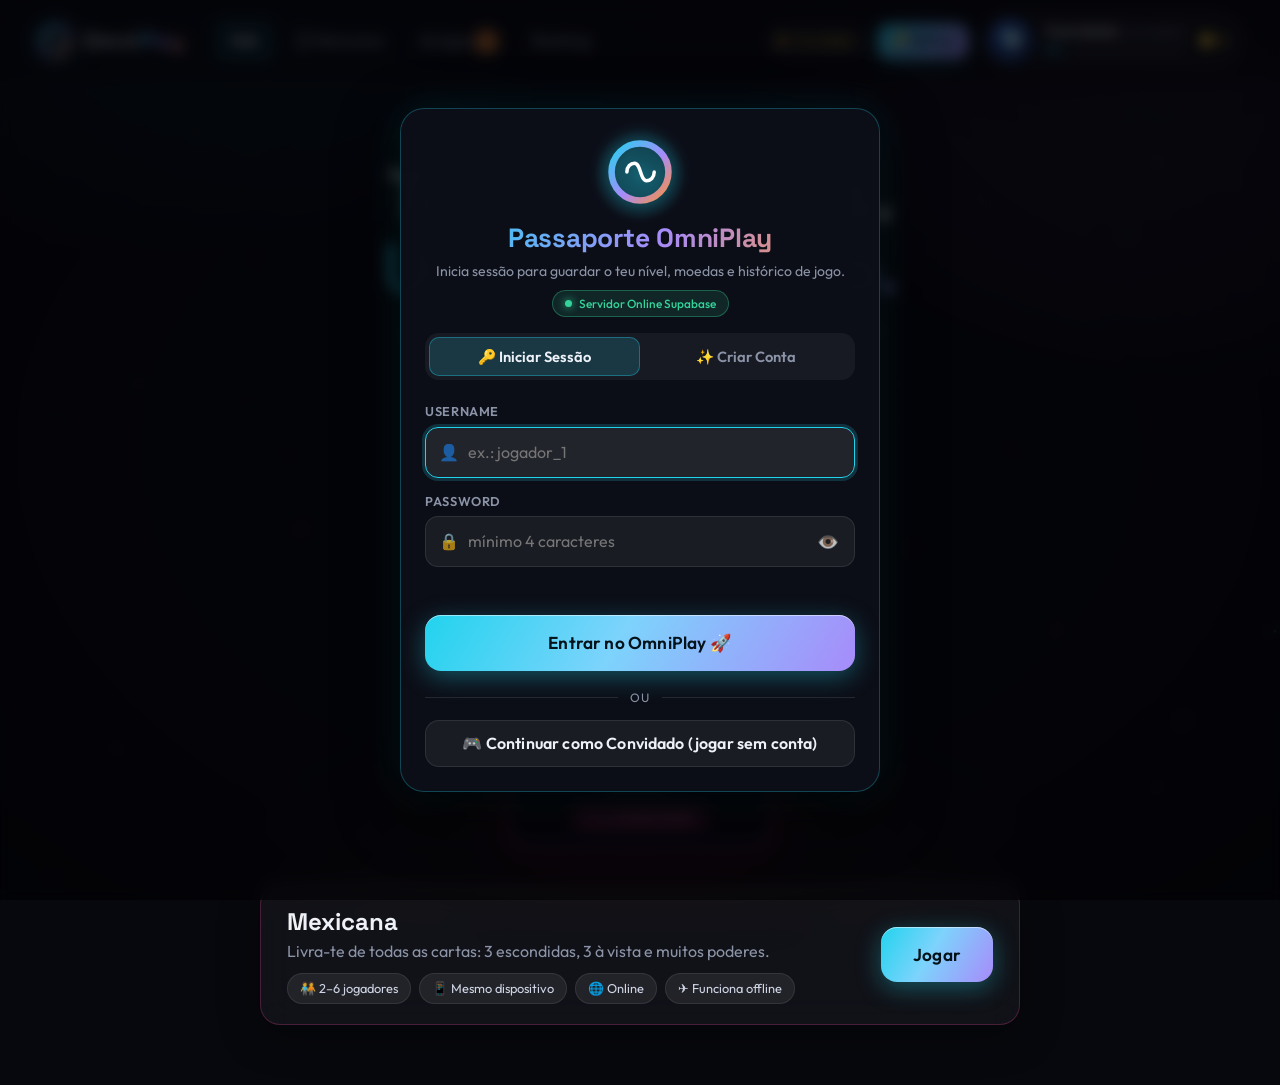
==== commit 64a549ed: "Impede que um jogador se bloqueie a si mesmo ao jogar multiplas cartas de bloqueio (8)" ====
--- a/index.html
+++ b/index.html
@@ -11,7 +11,7 @@
   <link rel="preconnect" href="https://fonts.googleapis.com">
   <link rel="preconnect" href="https://fonts.gstatic.com" crossorigin>
   <link href="https://fonts.googleapis.com/css2?family=Outfit:wght@300;400;500;600;700;800&family=Space+Grotesk:wght@500;700&display=swap" rel="stylesheet">
-  <link rel="stylesheet" href="style.css?v=11">
+  <link rel="stylesheet" href="style.css?v=12">
 </head>
 <body>
   <canvas id="bg" aria-hidden="true"></canvas>
@@ -50,17 +50,17 @@
   <div id="toasts" aria-live="polite"></div>
 
   <script src="js/vendor/supabase.js"></script>
-  <script src="js/config.js?v=11"></script>
-  <script src="js/util.js?v=11"></script>
-  <script src="js/backend.js?v=11"></script>
-  <script src="js/session.js?v=11"></script>
+  <script src="js/config.js?v=12"></script>
+  <script src="js/util.js?v=12"></script>
+  <script src="js/backend.js?v=12"></script>
+  <script src="js/session.js?v=12"></script>
   <!-- Jogos escondidos do menu (descomenta para os repor):
   <script src="js/games/connect4.js"></script>
   <script src="js/games/reflex.js"></script>
   -->
-  <script src="js/games/mexicana.js?v=11"></script>
-  <script src="js/views.js?v=11"></script>
-  <script src="js/play.js?v=11"></script>
-  <script src="js/app.js?v=11"></script>
+  <script src="js/games/mexicana.js?v=12"></script>
+  <script src="js/views.js?v=12"></script>
+  <script src="js/play.js?v=12"></script>
+  <script src="js/app.js?v=12"></script>
 </body>
 </html>
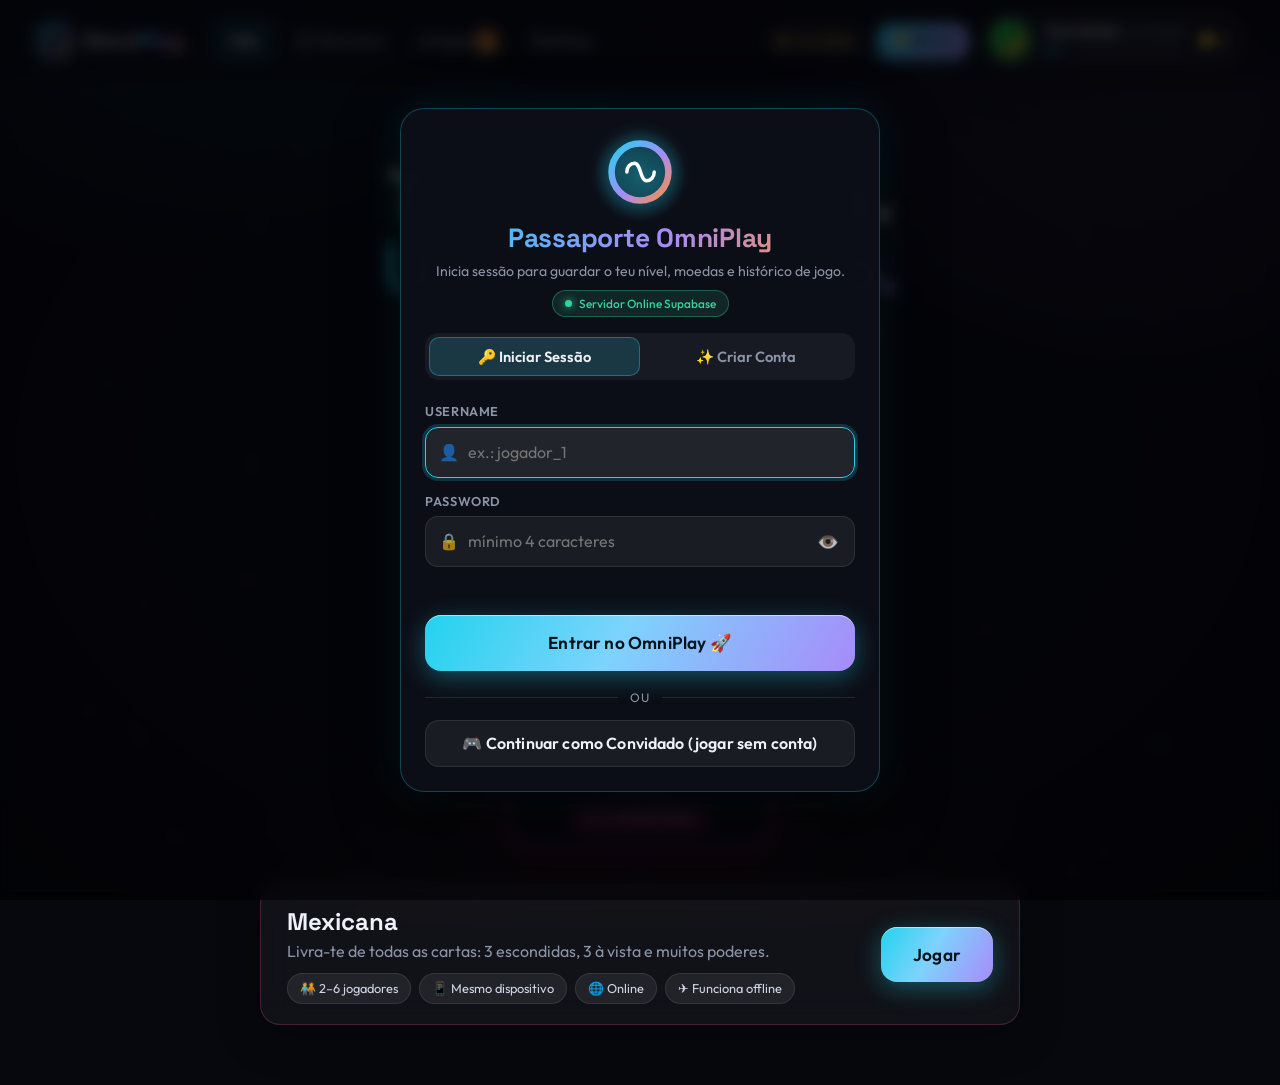
==== commit d2d658e7: "fix(mobile): centralizar layout e eliminar transbordo horizontal no telemovel" ====
--- a/index.html
+++ b/index.html
@@ -11,7 +11,7 @@
   <link rel="preconnect" href="https://fonts.googleapis.com">
   <link rel="preconnect" href="https://fonts.gstatic.com" crossorigin>
   <link href="https://fonts.googleapis.com/css2?family=Outfit:wght@300;400;500;600;700;800&family=Space+Grotesk:wght@500;700&display=swap" rel="stylesheet">
-  <link rel="stylesheet" href="style.css?v=12">
+  <link rel="stylesheet" href="style.css?v=13">
 </head>
 <body>
   <canvas id="bg" aria-hidden="true"></canvas>
@@ -50,17 +50,17 @@
   <div id="toasts" aria-live="polite"></div>
 
   <script src="js/vendor/supabase.js"></script>
-  <script src="js/config.js?v=12"></script>
-  <script src="js/util.js?v=12"></script>
-  <script src="js/backend.js?v=12"></script>
-  <script src="js/session.js?v=12"></script>
+  <script src="js/config.js?v=13"></script>
+  <script src="js/util.js?v=13"></script>
+  <script src="js/backend.js?v=13"></script>
+  <script src="js/session.js?v=13"></script>
   <!-- Jogos escondidos do menu (descomenta para os repor):
   <script src="js/games/connect4.js"></script>
   <script src="js/games/reflex.js"></script>
   -->
-  <script src="js/games/mexicana.js?v=12"></script>
-  <script src="js/views.js?v=12"></script>
-  <script src="js/play.js?v=12"></script>
-  <script src="js/app.js?v=12"></script>
+  <script src="js/games/mexicana.js?v=13"></script>
+  <script src="js/views.js?v=13"></script>
+  <script src="js/play.js?v=13"></script>
+  <script src="js/app.js?v=13"></script>
 </body>
 </html>
--- a/style.css
+++ b/style.css
@@ -25,17 +25,17 @@
 }
 
 * { box-sizing: border-box; margin: 0; padding: 0; -webkit-tap-highlight-color: transparent; }
-html { color-scheme: dark; }
+html { color-scheme: dark; width: 100%; max-width: 100%; overflow-x: clip; }
 body {
   font-family: var(--font); color: var(--text); background: var(--bg);
-  min-height: 100vh; overflow-x: hidden; line-height: 1.45;
+  width: 100%; max-width: 100%; min-height: 100vh; margin: 0 auto; overflow-x: hidden; overflow-x: clip; line-height: 1.45;
   background-image:
     radial-gradient(900px 500px at 12% -5%, rgba(34, 211, 238, .13), transparent 60%),
     radial-gradient(800px 520px at 95% 8%, rgba(167, 139, 250, .14), transparent 60%),
     radial-gradient(900px 600px at 50% 115%, rgba(251, 146, 60, .10), transparent 60%);
   background-attachment: fixed;
 }
-#bg { position: fixed; inset: 0; z-index: 0; pointer-events: none; }
+#bg { position: fixed; inset: 0; max-width: 100%; max-height: 100%; z-index: 0; pointer-events: none; }
 .vignette { position: fixed; inset: 0; z-index: 0; pointer-events: none; background: radial-gradient(ellipse at center, transparent 55%, rgba(0, 0, 0, .5)); }
 button { font: inherit; color: inherit; cursor: pointer; border: 0; background: none; }
 input { font: inherit; color: inherit; }
@@ -80,6 +80,7 @@
 /* ---------- Topbar ---------- */
 .topbar {
   position: sticky; top: 0; z-index: 50; display: flex; align-items: center; gap: 18px;
+  width: 100%; max-width: 100%;
   padding: 12px clamp(14px, 3vw, 36px);
   background: linear-gradient(180deg, rgba(7, 8, 13, .88), rgba(7, 8, 13, .55)); backdrop-filter: blur(14px);
   border-bottom: 1px solid rgba(255, 255, 255, .06);
@@ -140,10 +141,10 @@
 @keyframes spin { to { transform: rotate(360deg); } }
 
 /* ---------- Estrutura ---------- */
-main#view { position: relative; z-index: 1; min-height: calc(100vh - 66px); padding: 0 clamp(14px, 3vw, 36px) 60px; }
+main#view { position: relative; z-index: 1; width: 100%; max-width: 100%; margin: 0 auto; min-height: calc(100vh - 66px); padding: 0 clamp(14px, 3vw, 36px) 60px; overflow-x: clip; }
 main#view.enter { animation: viewIn .5s cubic-bezier(.2, .8, .2, 1); }
 @keyframes viewIn { from { opacity: 0; transform: translateY(14px); } }
-.page { max-width: 1060px; margin: 0 auto; padding-top: 28px; }
+.page { width: 100%; max-width: 1060px; margin: 0 auto; padding-top: 28px; }
 .page-head h2 { font-family: var(--display); font-size: clamp(1.7rem, 4vw, 2.3rem); }
 .sec { margin: 30px 0 14px; font-size: 1.05rem; font-weight: 600; letter-spacing: .04em; text-transform: uppercase; color: var(--muted); display: flex; gap: 8px; align-items: baseline; }
 .sec small { color: var(--cyan); }
@@ -170,7 +171,7 @@
 
 /* ---------- Modais ---------- */
 #modal-root { position: relative; z-index: 150; }
-.modal-back { position: fixed; inset: 0; z-index: 150; display: grid; place-items: center; padding: 16px; overflow-y: auto; background: rgba(3, 4, 8, .72); backdrop-filter: blur(7px); opacity: 0; transition: opacity .25s; }
+.modal-back { position: fixed; inset: 0; z-index: 150; display: grid; grid-template-columns: minmax(0, 1fr); place-items: center; padding: 16px; overflow-x: hidden; overflow-y: auto; background: rgba(3, 4, 8, .72); backdrop-filter: blur(7px); opacity: 0; transition: opacity .25s; }
 .modal-back.in { opacity: 1; }
 .modal { width: min(460px, 100%); padding: 28px; margin: auto; background: rgba(16, 18, 28, .88); transform: translateY(18px) scale(.97); transition: transform .3s cubic-bezier(.2, .9, .3, 1.2); }
 .modal-back.in .modal { transform: none; }
@@ -195,7 +196,7 @@
 .notice { padding: 10px 14px; border-radius: 12px; font-size: .86rem; margin-bottom: 14px; background: rgba(251, 191, 36, .1); border: 1px solid rgba(251, 191, 36, .3); color: #fde68a; }
 /* ---------- Modal de Autenticação / Login ---------- */
 .modal-auth {
-  width: min(480px, 94vw);
+  width: min(480px, 100%);
   padding: 28px 24px 24px;
   background: rgba(13, 15, 24, 0.96);
   border: 1px solid rgba(34, 211, 238, 0.28);
@@ -303,7 +304,7 @@
 /* ==========================================================================
    HUB
    ========================================================================== */
-.hub { max-width: 1200px; margin: 0 auto; }
+.hub { width: 100%; max-width: 1200px; margin: 0 auto; }
 .hero { text-align: center; padding: clamp(24px, 5vh, 56px) 0 8px; display: grid; justify-items: center; gap: 14px; }
 .eyebrow { font-size: .78rem; font-weight: 700; letter-spacing: .28em; text-transform: uppercase; color: var(--cyan); }
 .hero h1 { font-family: var(--display); font-size: clamp(2.2rem, 6.5vw, 4.4rem); line-height: 1.04; letter-spacing: -.02em; }
@@ -319,7 +320,7 @@
 .btn-roulette .dice { display: inline-block; font-size: 1.5rem; animation: wiggle 2.4s ease-in-out infinite; }
 @keyframes wiggle { 0%, 70%, 100% { transform: rotate(0); } 78% { transform: rotate(-22deg) scale(1.15); } 88% { transform: rotate(18deg) scale(1.15); } }
 
-.carousel { position: relative; height: 390px; margin-top: 18px; perspective: 1300px; user-select: none; touch-action: pan-y; outline: none; }
+.carousel { position: relative; width: 100%; max-width: 100%; overflow: hidden; height: 390px; margin-top: 18px; perspective: 1300px; user-select: none; touch-action: pan-y; outline: none; }
 .portal-card {
   position: absolute; left: 50%; top: 10px; width: 262px; height: 360px; padding: 22px 20px; border-radius: 26px; text-align: center;
   display: flex; flex-direction: column; align-items: center; gap: 8px; cursor: pointer; overflow: hidden;
@@ -363,7 +364,7 @@
 .user-row .ur-main { flex: 1; display: grid; min-width: 0; cursor: pointer; }
 .ur-main b { overflow: hidden; text-overflow: ellipsis; white-space: nowrap; }
 .ur-main small, .fc-name small { color: var(--muted); font-size: .8rem; }
-.friend-grid { display: grid; grid-template-columns: repeat(auto-fill, minmax(310px, 1fr)); gap: 16px; }
+.friend-grid { display: grid; grid-template-columns: repeat(auto-fill, minmax(min(100%, 280px), 1fr)); gap: 16px; }
 .friend-card { padding: 18px; display: grid; gap: 14px; transition: transform .25s, border-color .25s; }
 .friend-card:hover { transform: translateY(-3px); border-color: rgba(34, 211, 238, .35); }
 .fc-top { display: flex; align-items: center; gap: 14px; }
@@ -380,7 +381,7 @@
 
 .profile-head { display: flex; gap: 28px; padding: 30px; margin-top: 8px; align-items: center; flex-wrap: wrap; }
 .ph-avatar { padding: 10px; }
-.ph-main { flex: 1; min-width: 260px; }
+.ph-main { flex: 1; min-width: min(100%, 260px); }
 .ph-main h2 { font-family: var(--display); font-size: 2rem; } .ph-main h2 small { font-size: .9rem; color: var(--warn); font-family: var(--font); }
 .bio { margin-top: 6px; color: #cfd5e5; }
 .xp-line { display: flex; align-items: center; gap: 12px; margin-top: 14px; font-size: .9rem; }
@@ -389,7 +390,7 @@
 .xp-bar i { display: block; height: 100%; background: var(--grad); border-radius: 99px; box-shadow: 0 0 14px rgba(34, 211, 238, .6); }
 .ph-actions { display: flex; flex-wrap: wrap; gap: 10px; margin-top: 16px; align-items: center; }
 .cols { display: grid; grid-template-columns: minmax(0, 1fr) 280px; gap: 26px; align-items: start; }
-.stat-grid { display: grid; grid-template-columns: repeat(auto-fill, minmax(220px, 1fr)); gap: 14px; }
+.stat-grid { display: grid; grid-template-columns: repeat(auto-fill, minmax(min(100%, 220px), 1fr)); gap: 14px; }
 .stat-card { padding: 16px; display: grid; gap: 8px; border-color: hsl(var(--hue) 70% 60% / .25); }
 .sc-head { display: flex; align-items: center; gap: 10px; font-size: 1.05rem; } .sc-head span { font-size: 1.5rem; }
 .wr { height: 6px; border-radius: 9px; background: rgba(251, 113, 133, .35); overflow: hidden; } .wr i { display: block; height: 100%; background: var(--good); }
@@ -417,7 +418,7 @@
 /* ==========================================================================
    Amigos & Adicionar Amigos
    ========================================================================== */
-.friends-page { max-width: 1040px; margin: 0 auto; }
+.friends-page { width: 100%; max-width: 1040px; margin: 0 auto; }
 .friends-head { display: flex; align-items: center; justify-content: space-between; gap: 18px; flex-wrap: wrap; margin-bottom: 24px; }
 .friends-top-actions { display: flex; gap: 10px; align-items: center; }
 
@@ -430,7 +431,7 @@
 .fgh-icon { font-size: 3.8rem; filter: drop-shadow(0 0 24px rgba(34, 211, 238, .6)); animation: floaty 3s ease-in-out infinite; }
 .fr-guest-hero h2 { font-family: var(--display); font-size: clamp(1.8rem, 4vw, 2.4rem); }
 .fr-guest-hero p { max-width: 580px; }
-.fgh-features { display: grid; grid-template-columns: repeat(auto-fit, minmax(220px, 1fr)); gap: 16px; width: 100%; max-width: 820px; margin: 18px 0 10px; }
+.fgh-features { display: grid; grid-template-columns: repeat(auto-fit, minmax(min(100%, 220px), 1fr)); gap: 16px; width: 100%; max-width: 820px; margin: 18px 0 10px; }
 .fgh-feat { padding: 18px; border-radius: 16px; background: rgba(255, 255, 255, .04); border: 1px solid var(--panel-b); display: flex; flex-direction: column; gap: 6px; align-items: center; text-align: center; }
 .fgh-feat span { font-size: 2rem; margin-bottom: 2px; }
 .fgh-feat b { color: var(--text); font-size: 1.05rem; }
@@ -485,7 +486,7 @@
 .sc-tag { font-size: .9rem; color: var(--muted); font-weight: 500; }
 .share-box { display: flex; gap: 8px; align-items: center; margin-top: 6px; flex-wrap: wrap; }
 .share-input {
-  flex: 1; min-width: 220px; padding: 9px 14px; border-radius: 12px; font-size: .88rem;
+  flex: 1; min-width: 0; width: 100%; padding: 9px 14px; border-radius: 12px; font-size: .88rem;
   background: rgba(0, 0, 0, .45); border: 1px solid var(--panel-b); color: #cbd5e1; outline: none;
 }
 .sc-hint { margin-top: 2px; }
@@ -562,7 +563,7 @@
 
 /* Sugestões da Comunidade */
 .suggest-section { margin-bottom: 24px; }
-.suggest-grid { display: grid; grid-template-columns: repeat(auto-fill, minmax(220px, 1fr)); gap: 14px; }
+.suggest-grid { display: grid; grid-template-columns: repeat(auto-fill, minmax(min(100%, 220px), 1fr)); gap: 14px; }
 .suggest-card {
   padding: 16px; border-radius: 18px; display: flex; flex-direction: column; gap: 14px;
   transition: transform .2s, border-color .2s;
@@ -594,7 +595,7 @@
 .fr-mini-search:focus { width: 220px; border-color: var(--cyan); background: rgba(255, 255, 255, .08); }
 
 /* Grelha de Amigos */
-.friend-grid { display: grid; grid-template-columns: repeat(auto-fill, minmax(290px, 1fr)); gap: 18px; }
+.friend-grid { display: grid; grid-template-columns: repeat(auto-fill, minmax(min(100%, 280px), 1fr)); gap: 18px; }
 .friend-card {
   padding: 20px; border-radius: 22px; display: flex; flex-direction: column; gap: 14px;
   transition: transform .25s, box-shadow .25s, border-color .25s;
@@ -643,7 +644,7 @@
    ========================================================================== */
 .setup-head { display: flex; align-items: center; gap: 16px; margin-bottom: 22px; }
 .setup-ic { font-size: 2.6rem; width: 70px; height: 70px; display: grid; place-items: center; border-radius: 20px; background: hsl(var(--hue) 70% 30% / .5); border: 1px solid hsl(var(--hue) 80% 60% / .5); box-shadow: 0 0 30px hsl(var(--hue) 90% 55% / .3); }
-.mode-grid { display: grid; grid-template-columns: repeat(auto-fit, minmax(240px, 1fr)); gap: 14px; }
+.mode-grid { display: grid; grid-template-columns: repeat(auto-fit, minmax(min(100%, 240px), 1fr)); gap: 14px; }
 .mode-card { display: grid; grid-template-columns: minmax(0, 1fr); gap: 6px; align-content: start; justify-items: start; min-width: 0; text-align: left; padding: 18px; border-radius: 18px; background: rgba(255, 255, 255, .05); border: 1px solid var(--panel-b); transition: .25s; overflow-wrap: anywhere; }
 .mode-card > * { min-width: 0; max-width: 100%; }
 .mode-card > b { font-size: 1.05rem; line-height: 1.25; }
@@ -680,8 +681,8 @@
 .rl-name.final { background: var(--grad); -webkit-background-clip: text; background-clip: text; color: transparent; animation: pop .5s; }
 @keyframes pop { 50% { transform: scale(1.25); } }
 
-.lobby { max-width: 1100px; }
-.lobby-grid { display: grid; grid-template-columns: 300px 1fr; gap: 20px; }
+.lobby { width: 100%; max-width: 1100px; margin: 0 auto; }
+.lobby-grid { display: grid; grid-template-columns: 300px minmax(0, 1fr); gap: 20px; }
 .lobby-code { padding: 24px; text-align: center; display: grid; gap: 10px; align-content: start; border-color: hsl(var(--hue) 80% 60% / .3); }
 .lc-game { display: flex; justify-content: center; align-items: center; gap: 10px; font-size: 1.25rem; font-family: var(--display); } .lc-game span { font-size: 2rem; }
 .code-big { display: flex; justify-content: center; gap: 8px; padding: 10px; border-radius: 18px; transition: .2s; max-width: 100%; }
@@ -704,16 +705,16 @@
 /* ==========================================================================
    Ecrã de jogo
    ========================================================================== */
-.game-screen { max-width: 980px; margin: 0 auto; padding-top: 16px; display: grid; gap: 14px; }
-.gs-bar { display: flex; align-items: center; gap: 14px; }
-.gs-bar h2 { flex: 1; font-family: var(--display); font-size: 1.35rem; display: flex; align-items: center; gap: 10px; }
-.room-chip { font-size: .8rem; padding: 6px 14px; border-radius: 99px; background: hsl(var(--hue) 70% 40% / .25); border: 1px solid hsl(var(--hue) 80% 60% / .4); color: hsl(var(--hue) 100% 80%); font-weight: 600; letter-spacing: .06em; }
-.gs-players { display: flex; gap: 10px; flex-wrap: wrap; justify-content: center; }
-.gp { display: flex; align-items: center; gap: 10px; padding: 8px 18px 8px 10px; border-radius: 99px; background: rgba(255, 255, 255, .05); border: 2px solid transparent; transition: .3s; }
-.gp div { display: grid; line-height: 1.15; } .gp small { color: var(--muted); font-size: .76rem; }
+.game-screen { width: 100%; max-width: 980px; margin: 0 auto; padding-top: 16px; display: grid; grid-template-columns: minmax(0, 1fr); gap: 14px; }
+.gs-bar { display: flex; align-items: center; gap: 10px 14px; flex-wrap: wrap; min-width: 0; width: 100%; }
+.gs-bar h2 { flex: 1 1 auto; min-width: 0; font-family: var(--display); font-size: 1.35rem; display: flex; align-items: center; gap: 10px; }
+.room-chip { font-size: .8rem; padding: 6px 14px; border-radius: 99px; background: hsl(var(--hue) 70% 40% / .25); border: 1px solid hsl(var(--hue) 80% 60% / .4); color: hsl(var(--hue) 100% 80%); font-weight: 600; letter-spacing: .06em; max-width: 100%; overflow: hidden; text-overflow: ellipsis; }
+.gs-players { display: flex; gap: 10px; flex-wrap: wrap; justify-content: center; width: 100%; min-width: 0; }
+.gp { display: flex; align-items: center; gap: 10px; padding: 8px 18px 8px 10px; border-radius: 99px; background: rgba(255, 255, 255, .05); border: 2px solid transparent; transition: .3s; max-width: 100%; }
+.gp div { display: grid; line-height: 1.15; min-width: 0; } .gp small { color: var(--muted); font-size: .76rem; }
 .gp.me { border-color: color-mix(in srgb, var(--c) 40%, transparent); }
 .gp.turn { border-color: var(--c); background: color-mix(in srgb, var(--c) 18%, transparent); box-shadow: 0 0 26px color-mix(in srgb, var(--c) 45%, transparent); transform: scale(1.06); }
-.gs-area { padding: clamp(14px, 3vw, 30px); min-height: 360px; display: grid; place-items: center; border-color: hsl(var(--hue) 70% 60% / .22); }
+.gs-area { width: 100%; min-width: 0; overflow-x: hidden; padding: clamp(14px, 3vw, 30px); min-height: 360px; display: grid; grid-template-columns: minmax(0, 1fr); place-items: center; border-color: hsl(var(--hue) 70% 60% / .22); }
 .hint { text-align: center; color: var(--muted); font-size: .85rem; margin-top: 10px; }
 
 /* Quatro em Linha */
@@ -756,9 +757,14 @@
   font-family: var(--display);
   font-size: 1.15rem;
   font-weight: 700;
+  min-width: 0;
 }
 .mx-top-title .setup-ic {
-  font-size: 1.4rem;
+  width: 38px;
+  height: 38px;
+  border-radius: 11px;
+  font-size: 1.35rem;
+  flex: none;
 }
 .mx-page-wrap {
   width: 100%;
@@ -766,6 +772,7 @@
   margin: 0 auto;
 }
 .mx-setup-container {
+  width: 100%;
   max-width: 620px;
   margin: 30px auto;
   padding: clamp(20px, 4vw, 36px);
@@ -1451,7 +1458,7 @@
 
 .h2h-platform-grid {
   display: grid;
-  grid-template-columns: repeat(auto-fit, minmax(240px, 1fr));
+  grid-template-columns: repeat(auto-fit, minmax(min(100%, 240px), 1fr));
   gap: 14px;
 }
 .h2h-game-card {
@@ -1571,7 +1578,7 @@
 /* ===================== CONFRONTOS NO PERFIL PRÓPRIO ===================== */
 .self-h2h-friends-grid {
   display: grid;
-  grid-template-columns: repeat(auto-fill, minmax(260px, 1fr));
+  grid-template-columns: repeat(auto-fill, minmax(min(100%, 260px), 1fr));
   gap: 14px;
 }
 .self-h2h-friend-card {
@@ -1630,7 +1637,7 @@
 
 /* Modal Perfil Amigo em amigos.html */
 .modal-fpm {
-  width: min(680px, 95vw);
+  width: min(680px, 100%);
   max-height: 90vh;
   overflow-y: auto;
 }
@@ -1670,7 +1677,7 @@
 }
 .incoming-req-cards-grid {
   display: grid;
-  grid-template-columns: repeat(auto-fill, minmax(320px, 1fr));
+  grid-template-columns: repeat(auto-fill, minmax(min(100%, 280px), 1fr));
   gap: 16px;
 }
 .incoming-req-card {
@@ -1868,11 +1875,35 @@
 .room-chip { white-space: nowrap; }
 
 @media (max-width: 640px) {
+  .modal-back { padding: 12px; }
+  .modal, .modal-auth { padding: 20px 16px; }
+  .topbar { flex-wrap: wrap; justify-content: space-between; gap: 6px 8px; padding: 8px 10px; }
+  .topbar:has(.mx-top-title) { justify-content: center; gap: 6px 10px; }
+  .topbar:has(.mx-top-title) .top-right { width: 100%; margin-left: 0; justify-content: center; gap: 5px; }
+  .nav { order: 3; width: 100%; justify-content: center; margin-left: 0; gap: 4px; flex-wrap: wrap; }
+  .nav-btn { flex: 1 1 auto; justify-content: center; padding: 7px 10px; font-size: .84rem; }
+  .mx-top-title { font-size: 1rem; gap: 8px; min-width: 0; }
+  .mx-top-title .setup-ic { width: 32px; height: 32px; font-size: 1.15rem; border-radius: 9px; }
+  .mx-top-title .room-chip { display: none; }
+  .top-right { margin-left: auto; gap: 5px; flex-wrap: wrap; justify-content: flex-end; min-width: 0; }
+  .top-right .btn-sm { padding: 4px 7px; font-size: .73rem; gap: 3px; border-radius: 9px; }
+  .mx-user-pill { padding: 2px 8px 2px 4px; font-size: .73rem; gap: 4px; }
+  .mx-user-name { max-width: 58px; }
   .mx-setup-container { margin: 14px auto; border-radius: 22px; }
   .setup-head { gap: 12px; }
   .setup-head .setup-ic.big { width: 56px; height: 56px; font-size: 2.1rem; flex: none; }
-  .mx-top-title .room-chip { display: none; }
-  .mx-user-name { max-width: 70px; }
-  .top-right .btn-sm { padding: 7px 10px; }
   .user-search-row { padding: 10px 12px; gap: 10px; }
+  .gs-bar { justify-content: space-between; gap: 8px; }
+  .gs-bar h2 { font-size: 1.1rem; }
+  .gs-bar .room-chip { font-size: .72rem; padding: 4px 10px; }
+  .friend-tabs { display: flex; width: 100%; flex-wrap: wrap; justify-content: center; }
+  .tab-btn { flex: 1 1 auto; justify-content: center; padding: 8px 10px; font-size: .82rem; gap: 6px; }
+  .share-card { flex-direction: column; text-align: center; padding: 18px 14px; gap: 14px; }
+  .sc-content { width: 100%; align-items: center; }
+  .sc-title-row { justify-content: center; }
+  .share-box { width: 100%; }
+  .fr-guest-hero { padding: 28px 16px; }
+  .fr-tb-right { width: 100%; }
+  .fr-mini-search, .fr-mini-search:focus { width: 100%; flex: 1; }
+  .h2h-summary-banner { flex-direction: column; text-align: center; }
 }
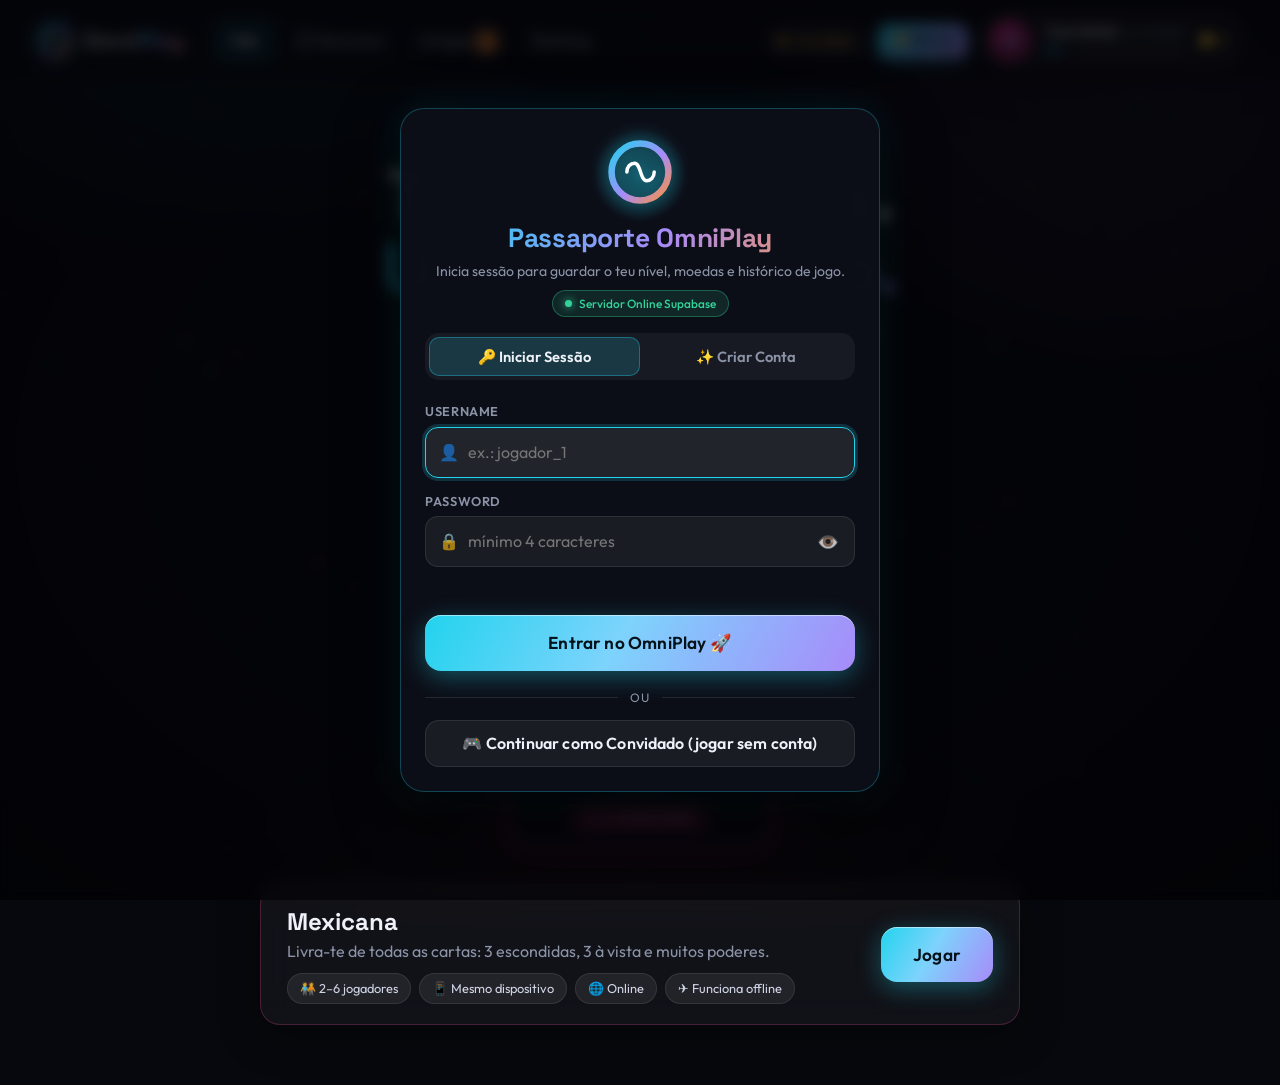
==== commit 5a7422c4: "feat(mexicana): mesa central estilo casino neon e animacoes sincronizadas de cartas, limpeza e poder" ====
--- a/index.html
+++ b/index.html
@@ -11,7 +11,7 @@
   <link rel="preconnect" href="https://fonts.googleapis.com">
   <link rel="preconnect" href="https://fonts.gstatic.com" crossorigin>
   <link href="https://fonts.googleapis.com/css2?family=Outfit:wght@300;400;500;600;700;800&family=Space+Grotesk:wght@500;700&display=swap" rel="stylesheet">
-  <link rel="stylesheet" href="style.css?v=13">
+  <link rel="stylesheet" href="style.css?v=14">
 </head>
 <body>
   <canvas id="bg" aria-hidden="true"></canvas>
@@ -50,17 +50,17 @@
   <div id="toasts" aria-live="polite"></div>
 
   <script src="js/vendor/supabase.js"></script>
-  <script src="js/config.js?v=13"></script>
-  <script src="js/util.js?v=13"></script>
-  <script src="js/backend.js?v=13"></script>
-  <script src="js/session.js?v=13"></script>
+  <script src="js/config.js?v=14"></script>
+  <script src="js/util.js?v=14"></script>
+  <script src="js/backend.js?v=14"></script>
+  <script src="js/session.js?v=14"></script>
   <!-- Jogos escondidos do menu (descomenta para os repor):
   <script src="js/games/connect4.js"></script>
   <script src="js/games/reflex.js"></script>
   -->
-  <script src="js/games/mexicana.js?v=13"></script>
-  <script src="js/views.js?v=13"></script>
-  <script src="js/play.js?v=13"></script>
-  <script src="js/app.js?v=13"></script>
+  <script src="js/games/mexicana.js?v=14"></script>
+  <script src="js/views.js?v=14"></script>
+  <script src="js/play.js?v=14"></script>
+  <script src="js/app.js?v=14"></script>
 </body>
 </html>
--- a/style.css
+++ b/style.css
@@ -835,10 +835,16 @@
 .mx-opp-h {
   display: flex;
   justify-content: space-between;
-  align-items: baseline;
+  align-items: center;
   gap: 6px;
   font-size: 0.88rem;
   line-height: 1.2;
+}
+.mx-opp-id {
+  display: flex;
+  align-items: center;
+  gap: 7px;
+  min-width: 0;
 }
 .mx-opp-h b {
   white-space: nowrap;
@@ -854,22 +860,25 @@
 }
 .mx-mini {
   display: flex;
-  gap: 3px;
+  gap: 2px;
   align-items: center;
   justify-content: center;
+  min-height: 20px;
 }
 .mx-mini i {
-  width: 11px;
-  height: 16px;
+  width: 12px;
+  height: 17px;
   border-radius: 3px;
   background: linear-gradient(135deg, #1e293b, #334155);
-  border: 1px solid rgba(255, 255, 255, 0.2);
+  border: 1px solid rgba(167, 139, 250, 0.4);
   display: inline-block;
+  transform: rotate(calc(var(--mi, 0) * 6deg));
+  box-shadow: 0 2px 4px rgba(0, 0, 0, 0.4);
 }
 .mx-mini span {
   font-size: 0.72rem;
   color: var(--muted);
-  margin-left: 2px;
+  margin-left: 4px;
 }
 
 /* Slots de cartas (viradas para baixo + cima) */
@@ -1050,91 +1059,222 @@
 }
 
 
-/* Mesa central */
+/* Mesa central (Casino / Neon Arena) */
 .mx-table {
   display: flex;
+  flex-direction: column;
   align-items: center;
   justify-content: center;
-  gap: clamp(14px, 4vw, 36px);
-  padding: 18px clamp(12px, 3vw, 24px);
-  border-radius: 26px;
-  background: radial-gradient(ellipse at center, rgba(34, 211, 238, 0.07), rgba(7, 8, 13, 0.65) 75%);
-  border: 1px solid rgba(255, 255, 255, 0.07);
-  box-shadow: inset 0 0 60px rgba(0, 0, 0, 0.55), 0 12px 40px rgba(0, 0, 0, 0.35);
+  gap: 12px;
+  padding: 16px clamp(12px, 3.5vw, 32px) 20px;
+  border-radius: 40px;
+  background:
+    radial-gradient(ellipse at 50% 52%, rgba(16, 185, 129, 0.16) 0%, rgba(15, 35, 52, 0.82) 52%, rgba(9, 12, 22, 0.96) 100%);
+  border: 2px solid color-mix(in srgb, var(--turn-c, var(--cyan)) 48%, rgba(255, 255, 255, 0.14));
+  box-shadow:
+    inset 0 0 65px rgba(0, 0, 0, 0.7),
+    inset 0 1px 0 rgba(255, 255, 255, 0.15),
+    0 16px 44px rgba(0, 0, 0, 0.5),
+    0 0 34px color-mix(in srgb, var(--turn-c, var(--cyan)) 20%, transparent);
   position: relative;
-  min-height: 175px;
+  min-height: 215px;
+  width: 100%;
+  overflow: hidden;
+  transition: border-color 0.35s ease, box-shadow 0.35s ease, background 0.35s ease;
+}
+.mx-table[data-state="seven-up"],
+.mx-table[data-state="seven-down"],
+.mx-table[data-state="seven"] {
+  background:
+    radial-gradient(ellipse at 50% 52%, rgba(251, 191, 36, 0.16) 0%, rgba(30, 27, 75, 0.82) 55%, rgba(9, 12, 22, 0.96) 100%);
+}
+.mx-table[data-state="reset"] {
+  background:
+    radial-gradient(ellipse at 50% 52%, rgba(34, 211, 238, 0.2) 0%, rgba(15, 23, 42, 0.85) 55%, rgba(9, 12, 22, 0.96) 100%);
+}
+.mx-table.is-cleaning {
+  animation: tableCleanFlash 0.95s ease-out;
+}
+@keyframes tableCleanFlash {
+  0% { box-shadow: inset 0 0 80px rgba(34, 211, 238, 0.75), 0 0 70px rgba(251, 146, 60, 0.8); transform: scale(1.015); }
+  40% { box-shadow: inset 0 0 100px rgba(251, 146, 60, 0.65), 0 0 90px rgba(34, 211, 238, 0.85); }
+  100% { transform: scale(1); }
+}
+.mx-table-rim {
+  position: absolute;
+  inset: 9px;
+  border-radius: 31px;
+  border: 1.5px dashed rgba(255, 255, 255, 0.13);
+  pointer-events: none;
+}
+.mx-table-head {
+  position: relative;
+  z-index: 2;
+  display: flex;
+  justify-content: center;
+  width: 100%;
+}
+.mx-rule-pill {
+  display: inline-flex;
+  align-items: center;
+  gap: 6px;
+  padding: 4px 14px;
+  border-radius: 99px;
+  font-size: 0.78rem;
+  font-weight: 600;
+  background: rgba(7, 8, 13, 0.72);
+  border: 1px solid rgba(255, 255, 255, 0.14);
+  color: #e2e8f0;
+  box-shadow: 0 4px 14px rgba(0, 0, 0, 0.35);
+  max-width: 100%;
+  text-align: center;
+}
+.mx-rule-pill b { color: var(--cyan); }
+.mx-rule-pill.free { border-color: rgba(52, 211, 153, 0.45); color: #a7f3d0; }
+.mx-rule-pill.reset { border-color: rgba(34, 211, 238, 0.55); color: var(--cyan); }
+.mx-rule-pill.seven, .mx-rule-pill.seven-up, .mx-rule-pill.seven-down {
+  border-color: rgba(251, 191, 36, 0.55);
+  color: #fde68a;
+}
+.mx-table-body {
+  position: relative;
+  z-index: 2;
+  display: flex;
+  align-items: center;
+  justify-content: space-around;
+  gap: clamp(12px, 4vw, 42px);
+  width: 100%;
+  max-width: 620px;
 }
 .mx-pbox {
   display: flex;
   flex-direction: column;
   align-items: center;
-  gap: 6px;
+  gap: 7px;
 }
 .mx-pbox small {
   color: var(--muted);
-  font-size: 0.78rem;
+  font-size: 0.76rem;
   font-weight: 500;
 }
+.mx-pbox small b {
+  color: var(--text);
+}
 .mx-pbox.dim {
-  opacity: 0.65;
+  opacity: 0.6;
 }
 .mx-stk {
   position: relative;
   width: clamp(50px, 12vw, 68px);
   height: clamp(72px, 17vw, 96px);
 }
+.mx-stk-layer {
+  position: absolute;
+  inset: 0;
+  border-radius: 9px;
+  background: linear-gradient(135deg, #14112b, #251e4b);
+  border: 1px solid rgba(167, 139, 250, 0.32);
+  transform: translate(calc(var(--ly, 1) * -3px), calc(var(--ly, 1) * 3px));
+  box-shadow: 0 4px 10px rgba(0, 0, 0, 0.45);
+}
 .mx-stk .mx-card {
   position: absolute;
   inset: 0;
-  box-shadow: -2px 3px 0 #0f172a, -4px 5px 0 #1e293b, 0 10px 20px rgba(0, 0, 0, 0.55);
+  box-shadow: 0 8px 20px rgba(0, 0, 0, 0.55);
 }
 .mx-ph {
   width: 100%;
   height: 100%;
   border-radius: 9px;
-  border: 2px dashed rgba(255, 255, 255, 0.14);
+  border: 2px dashed rgba(255, 255, 255, 0.15);
+  display: grid;
+  place-items: center;
+  color: rgba(255, 255, 255, 0.22);
+  font-size: 1.2rem;
 }
 .mx-center-box {
   display: flex;
   flex-direction: column;
   align-items: center;
-  gap: 6px;
+  gap: 8px;
+  position: relative;
+}
+.mx-center-ring {
+  position: absolute;
+  top: 44%;
+  left: 50%;
+  width: clamp(104px, 24vw, 142px);
+  height: clamp(104px, 24vw, 142px);
+  transform: translate(-50%, -50%);
+  border-radius: 50%;
+  border: 1.5px solid color-mix(in srgb, var(--turn-c, var(--cyan)) 35%, rgba(255, 255, 255, 0.08));
+  background: radial-gradient(circle, color-mix(in srgb, var(--turn-c, var(--cyan)) 14%, transparent), transparent 70%);
+  box-shadow: 0 0 28px color-mix(in srgb, var(--turn-c, var(--cyan)) 18%, transparent);
+  pointer-events: none;
+  animation: ringBreathe 3s ease-in-out infinite;
+}
+@keyframes ringBreathe {
+  0%, 100% { transform: translate(-50%, -50%) scale(1); opacity: 0.75; }
+  50% { transform: translate(-50%, -50%) scale(1.06); opacity: 1; }
 }
 .mx-center {
   position: relative;
-  min-width: clamp(58px, 13vw, 76px);
-  height: clamp(80px, 18vw, 108px);
+  min-width: clamp(64px, 14vw, 82px);
+  height: clamp(84px, 18vw, 112px);
   display: grid;
   place-items: center;
+  z-index: 2;
 }
 .mx-center .mx-card {
   position: absolute;
   inset: 0;
   transform: rotate(var(--rot, 0deg)) translateY(calc(var(--k, 0) * -3px));
-  box-shadow: 0 8px 24px rgba(0, 0, 0, 0.5);
+  box-shadow: 0 10px 26px rgba(0, 0, 0, 0.55);
+}
+.mx-center .mx-card.wait-land {
+  opacity: 0 !important;
+}
+.mx-center .mx-card.landed-pop {
+  animation: cardLandThud 0.32s cubic-bezier(0.2, 0.9, 0.3, 1.35) both;
+}
+@keyframes cardLandThud {
+  0% { transform: rotate(var(--rot, 0deg)) translateY(calc(var(--k, 0) * -3px)) scale(1.22); }
+  60% { transform: rotate(var(--rot, 0deg)) translateY(calc(var(--k, 0) * -3px)) scale(0.95); }
+  100% { transform: rotate(var(--rot, 0deg)) translateY(calc(var(--k, 0) * -3px)) scale(1); }
 }
 .mx-card.drop {
-  animation: cardDrop 0.28s cubic-bezier(0.18, 0.89, 0.32, 1.25) both;
+  animation: cardDrop 0.32s cubic-bezier(0.18, 0.89, 0.32, 1.25) both;
 }
 @keyframes cardDrop {
-  from { transform: translateY(-38px) scale(1.15); opacity: 0; }
+  from { transform: translateY(-42px) scale(1.18); opacity: 0; }
   to { transform: rotate(var(--rot, 0deg)) translateY(calc(var(--k, 0) * -3px)) scale(1); opacity: 1; }
 }
 .mx-count {
-  font-size: 0.82rem;
+  font-size: 0.8rem;
   color: var(--cyan);
   font-weight: 600;
   text-shadow: 0 0 10px rgba(34, 211, 238, 0.5);
   min-height: 18px;
+  z-index: 2;
 }
 .mx-empty {
-  color: var(--muted);
-  font-size: 0.85rem;
-  font-style: italic;
-  border: 1.5px dashed rgba(255, 255, 255, 0.14);
-  padding: 16px 20px;
-  border-radius: 12px;
+  color: rgba(226, 232, 240, 0.65);
+  font-size: 0.78rem;
+  font-weight: 500;
+  border: 1.5px dashed rgba(255, 255, 255, 0.18);
+  padding: 12px 14px;
+  border-radius: 14px;
   white-space: nowrap;
+  display: flex;
+  flex-direction: column;
+  align-items: center;
+  gap: 2px;
+  background: rgba(7, 8, 13, 0.38);
+}
+.mx-empty-ic {
+  font-size: 1.25rem;
+  line-height: 1;
+  opacity: 0.85;
 }
 
 /* Mensagens de estado e log */
@@ -1245,59 +1385,191 @@
   min-height: 44px;
 }
 
-/* Efeitos e Banners */
+/* Efeitos, Voo de Cartas e Banners */
 .mx-fx {
   pointer-events: none;
   position: absolute;
   inset: 0;
-  overflow: hidden;
+  overflow: visible;
   z-index: 60;
   display: grid;
   place-items: center;
 }
+.mx-fly-card {
+  position: absolute;
+  width: clamp(52px, 12vw, 68px);
+  height: clamp(74px, 17vw, 96px);
+  z-index: 75;
+  pointer-events: none;
+  filter: drop-shadow(0 16px 26px rgba(0, 0, 0, 0.65));
+  will-change: transform, opacity;
+}
+.mx-shockwave {
+  position: absolute;
+  width: 36px;
+  height: 36px;
+  border-radius: 50%;
+  border: 3px solid var(--sw-col, var(--cyan));
+  box-shadow: 0 0 24px var(--sw-col, var(--cyan)), inset 0 0 18px var(--sw-col, var(--cyan));
+  transform: translate(-50%, -50%) scale(0.3);
+  pointer-events: none;
+  z-index: 65;
+  animation: shockwaveOut 0.72s cubic-bezier(0.16, 1, 0.3, 1) forwards;
+}
+.mx-shockwave.big {
+  border-width: 4px;
+  animation-name: shockwaveBigOut;
+  animation-duration: 0.9s;
+}
+@keyframes shockwaveOut {
+  0% { transform: translate(-50%, -50%) scale(0.3); opacity: 0.95; }
+  100% { transform: translate(-50%, -50%) scale(4.2); opacity: 0; }
+}
+@keyframes shockwaveBigOut {
+  0% { transform: translate(-50%, -50%) scale(0.3); opacity: 1; }
+  100% { transform: translate(-50%, -50%) scale(6.8); opacity: 0; }
+}
+.mx-particle {
+  position: absolute;
+  font-size: 1.45rem;
+  line-height: 1;
+  pointer-events: none;
+  z-index: 78;
+  filter: drop-shadow(0 4px 10px rgba(0, 0, 0, 0.45));
+  will-change: transform, opacity;
+}
+.mx-seat-stamp {
+  position: absolute;
+  transform: translate(-50%, -50%);
+  padding: 6px 14px;
+  border-radius: 99px;
+  font-family: var(--display);
+  font-size: 0.85rem;
+  font-weight: 800;
+  letter-spacing: 0.04em;
+  color: #fff;
+  background: rgba(15, 23, 42, 0.94);
+  border: 2px solid var(--bad);
+  box-shadow: 0 8px 24px rgba(0, 0, 0, 0.55), 0 0 20px rgba(251, 113, 133, 0.65);
+  z-index: 82;
+  white-space: nowrap;
+  animation: stampPop 1.65s cubic-bezier(0.18, 0.89, 0.32, 1.25) both;
+}
+.mx-seat-stamp.lucky {
+  border-color: var(--cyan);
+  color: #e0f2fe;
+  box-shadow: 0 8px 24px rgba(0, 0, 0, 0.55), 0 0 24px rgba(34, 211, 238, 0.75);
+}
+@keyframes stampPop {
+  0% { transform: translate(-50%, -50%) scale(0.4) rotate(-8deg); opacity: 0; }
+  18% { transform: translate(-50%, -50%) scale(1.12) rotate(2deg); opacity: 1; }
+  30% { transform: translate(-50%, -50%) scale(1) rotate(0deg); opacity: 1; }
+  82% { transform: translate(-50%, -65%) scale(1); opacity: 1; }
+  100% { transform: translate(-50%, -85%) scale(0.85); opacity: 0; }
+}
 .mx-banner {
   font-family: var(--display);
-  font-size: clamp(1.8rem, 5vw, 2.6rem);
+  font-size: clamp(1.35rem, 4.2vw, 2.2rem);
   font-weight: 800;
-  padding: 14px 36px;
-  border-radius: 24px;
-  background: rgba(15, 23, 42, 0.92);
+  padding: 12px 28px;
+  border-radius: 22px;
+  background: rgba(15, 23, 42, 0.94);
   backdrop-filter: blur(14px);
   border: 2px solid var(--orange);
   color: #fff;
-  box-shadow: 0 0 50px rgba(251, 146, 60, 0.6);
-  animation: bannerPop 1.6s cubic-bezier(0.18, 0.89, 0.32, 1.25) both;
+  text-align: center;
+  display: flex;
+  flex-direction: column;
+  align-items: center;
+  gap: 3px;
+  max-width: 92%;
+  z-index: 85;
+  box-shadow: 0 14px 40px rgba(0, 0, 0, 0.6), 0 0 50px rgba(251, 146, 60, 0.55);
+  animation: bannerPop 1.8s cubic-bezier(0.18, 0.89, 0.32, 1.25) both;
+}
+.mx-banner small {
+  font-family: var(--font);
+  font-size: 0.82rem;
+  font-weight: 500;
+  color: #cbd5e1;
 }
 .mx-banner.clean {
   border-color: var(--cyan);
-  box-shadow: 0 0 60px rgba(34, 211, 238, 0.7);
+  box-shadow: 0 14px 44px rgba(0, 0, 0, 0.65), 0 0 65px rgba(34, 211, 238, 0.75);
   color: #e0f2fe;
+}
+.mx-banner.power-bn {
+  border-color: var(--violet);
+  box-shadow: 0 14px 40px rgba(0, 0, 0, 0.6), 0 0 50px rgba(167, 139, 250, 0.65);
+}
+.mx-banner.block-bn, .mx-banner.take-bn {
+  border-color: var(--bad);
+  box-shadow: 0 14px 40px rgba(0, 0, 0, 0.6), 0 0 50px rgba(251, 113, 133, 0.65);
+}
+.mx-banner.start-bn {
+  border-color: var(--good);
+  box-shadow: 0 14px 40px rgba(0, 0, 0, 0.6), 0 0 50px rgba(52, 211, 153, 0.6);
 }
 @keyframes bannerPop {
   0% { transform: scale(0.6) translateY(20px); opacity: 0; }
-  18% { transform: scale(1.05) translateY(0); opacity: 1; }
+  16% { transform: scale(1.06) translateY(0); opacity: 1; }
   82% { transform: scale(1) translateY(0); opacity: 1; }
-  100% { transform: scale(0.9) translateY(-14px); opacity: 0; }
-}
-
-.mx-flip {
+  100% { transform: scale(0.9) translateY(-16px); opacity: 0; }
+}
+
+/* Flip 3D para carta virada às cegas */
+.mx-flip-3d {
   display: flex;
   align-items: center;
   gap: 14px;
-  padding: 14px 22px;
-  border-radius: 20px;
-  background: rgba(15, 23, 42, 0.94);
-  backdrop-filter: blur(12px);
+  padding: 14px 20px;
+  border-radius: 22px;
+  background: rgba(15, 23, 42, 0.95);
+  backdrop-filter: blur(14px);
   border: 2px solid var(--good);
-  box-shadow: 0 12px 36px rgba(0, 0, 0, 0.55);
-  animation: flipToast 1.8s ease both;
-}
-.mx-flip .mx-card {
-  width: 48px;
-  height: 68px;
-}
-.mx-flip.no {
+  box-shadow: 0 14px 40px rgba(0, 0, 0, 0.65), 0 0 36px rgba(52, 211, 153, 0.4);
+  z-index: 88;
+  perspective: 600px;
+  animation: flipToast 1.95s ease both;
+}
+.mx-flip-3d.no {
   border-color: var(--bad);
+  box-shadow: 0 14px 40px rgba(0, 0, 0, 0.65), 0 0 36px rgba(251, 113, 133, 0.45);
+}
+.mx-flip-card-inner {
+  position: relative;
+  width: 52px;
+  height: 74px;
+  transform-style: preserve-3d;
+  animation: cardFlip3D 0.65s 0.12s cubic-bezier(0.2, 0.85, 0.3, 1.2) forwards;
+}
+@keyframes cardFlip3D {
+  0% { transform: rotateY(0deg) scale(0.9); }
+  50% { transform: rotateY(90deg) scale(1.15); }
+  100% { transform: rotateY(180deg) scale(1); }
+}
+.mx-flip-face {
+  position: absolute;
+  inset: 0;
+  backface-visibility: hidden;
+  -webkit-backface-visibility: hidden;
+}
+.mx-flip-face.reveal {
+  transform: rotateY(180deg);
+}
+.mx-flip-txt {
+  display: flex;
+  flex-direction: column;
+  gap: 2px;
+  font-size: 0.92rem;
+}
+.mx-flip-txt em {
+  font-style: normal;
+  font-weight: 700;
+  color: var(--good);
+}
+.mx-flip-3d.no .mx-flip-txt em {
+  color: var(--bad);
 }
 @keyframes flipToast {
   0% { transform: translateY(30px) scale(0.9); opacity: 0; }
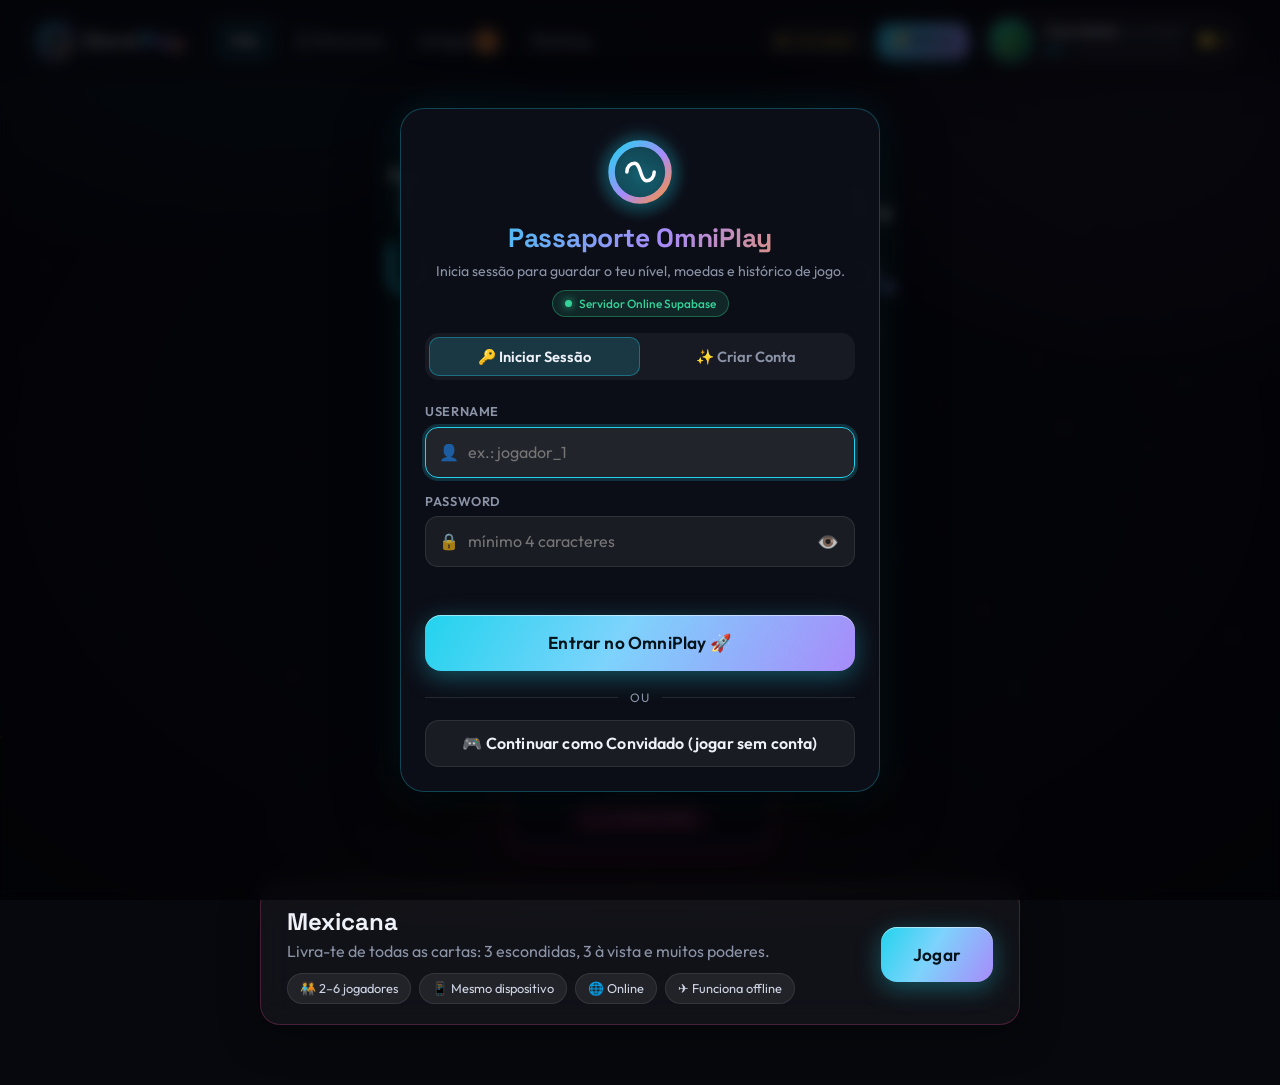
==== commit eaaa5086: "fix: cross-platform mobile and web invites and room presence compatibility" ====
--- a/index.html
+++ b/index.html
@@ -11,7 +11,7 @@
   <link rel="preconnect" href="https://fonts.googleapis.com">
   <link rel="preconnect" href="https://fonts.gstatic.com" crossorigin>
   <link href="https://fonts.googleapis.com/css2?family=Outfit:wght@300;400;500;600;700;800&family=Space+Grotesk:wght@500;700&display=swap" rel="stylesheet">
-  <link rel="stylesheet" href="style.css?v=14">
+  <link rel="stylesheet" href="style.css?v=15">
 </head>
 <body>
   <canvas id="bg" aria-hidden="true"></canvas>
@@ -50,17 +50,17 @@
   <div id="toasts" aria-live="polite"></div>
 
   <script src="js/vendor/supabase.js"></script>
-  <script src="js/config.js?v=14"></script>
-  <script src="js/util.js?v=14"></script>
-  <script src="js/backend.js?v=14"></script>
-  <script src="js/session.js?v=14"></script>
+  <script src="js/config.js?v=15"></script>
+  <script src="js/util.js?v=15"></script>
+  <script src="js/backend.js?v=15"></script>
+  <script src="js/session.js?v=15"></script>
   <!-- Jogos escondidos do menu (descomenta para os repor):
   <script src="js/games/connect4.js"></script>
   <script src="js/games/reflex.js"></script>
   -->
-  <script src="js/games/mexicana.js?v=14"></script>
-  <script src="js/views.js?v=14"></script>
-  <script src="js/play.js?v=14"></script>
-  <script src="js/app.js?v=14"></script>
+  <script src="js/games/mexicana.js?v=15"></script>
+  <script src="js/views.js?v=15"></script>
+  <script src="js/play.js?v=15"></script>
+  <script src="js/app.js?v=15"></script>
 </body>
 </html>
